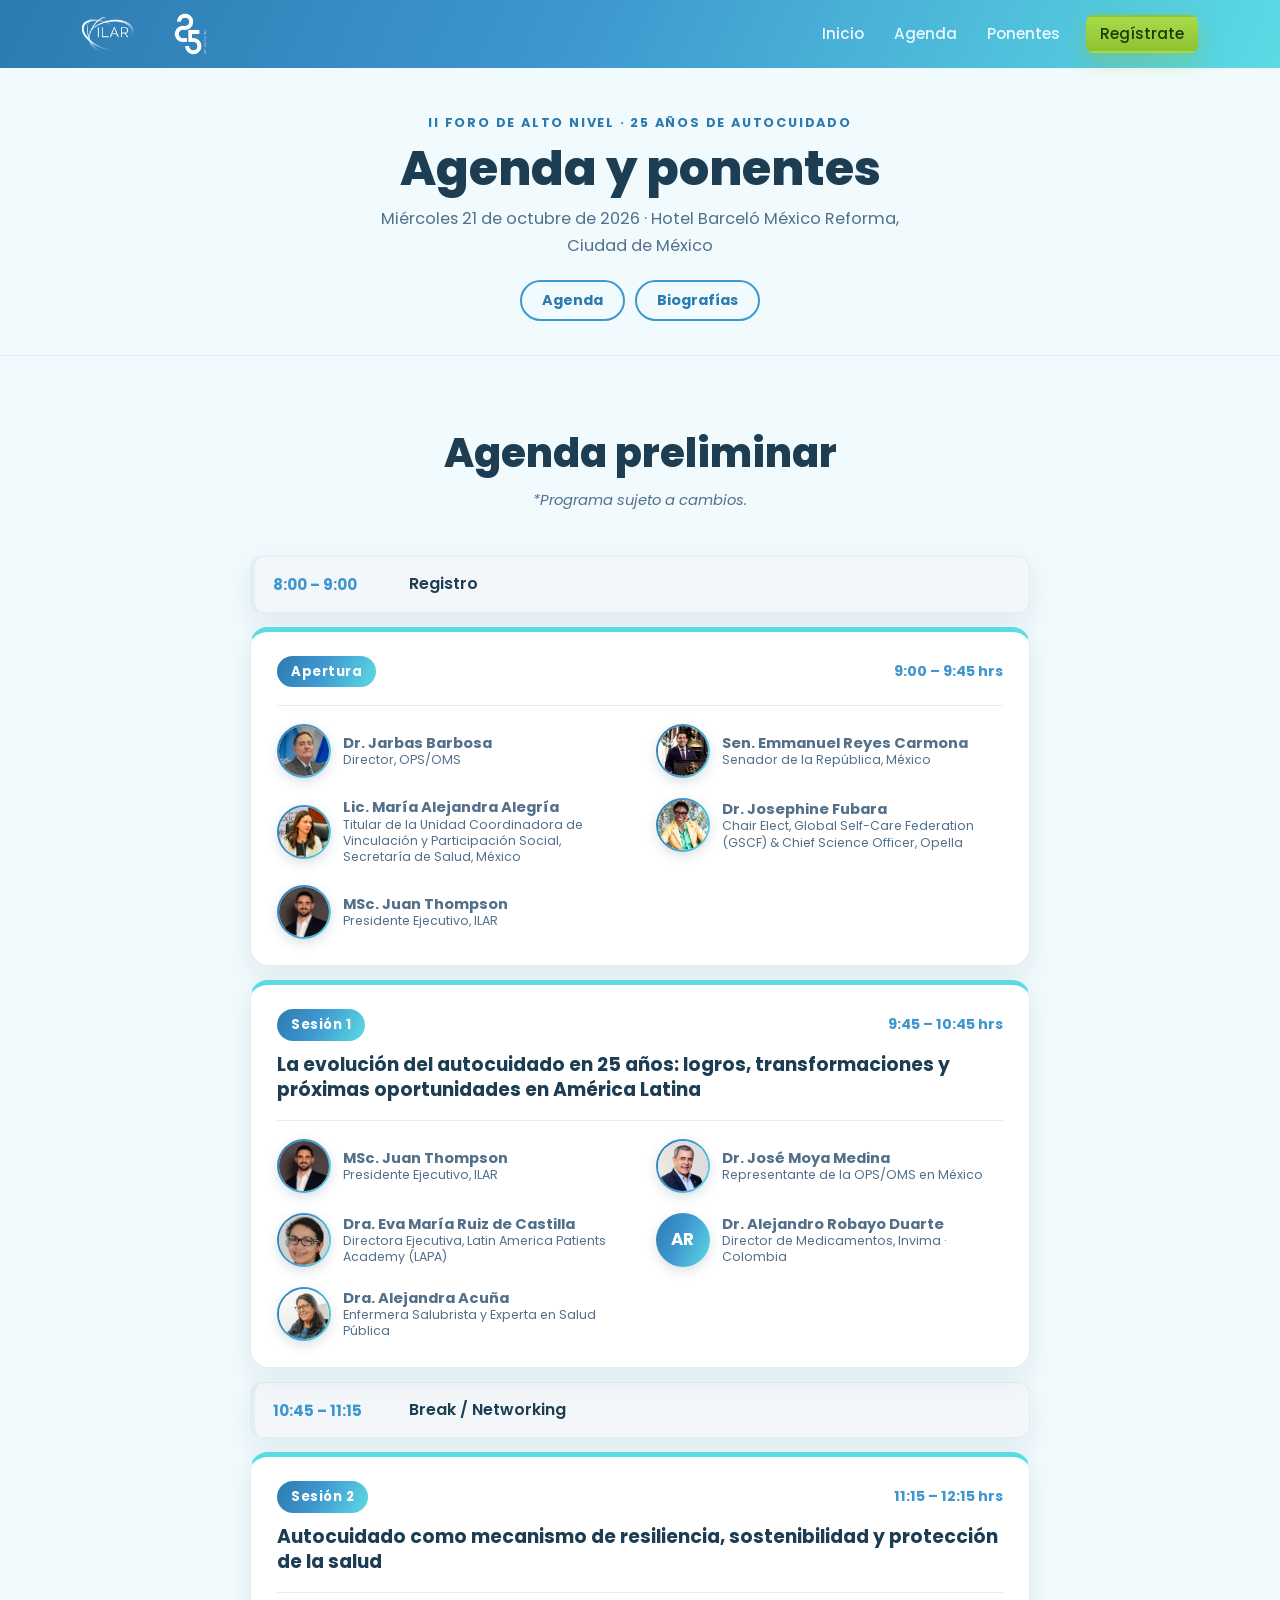
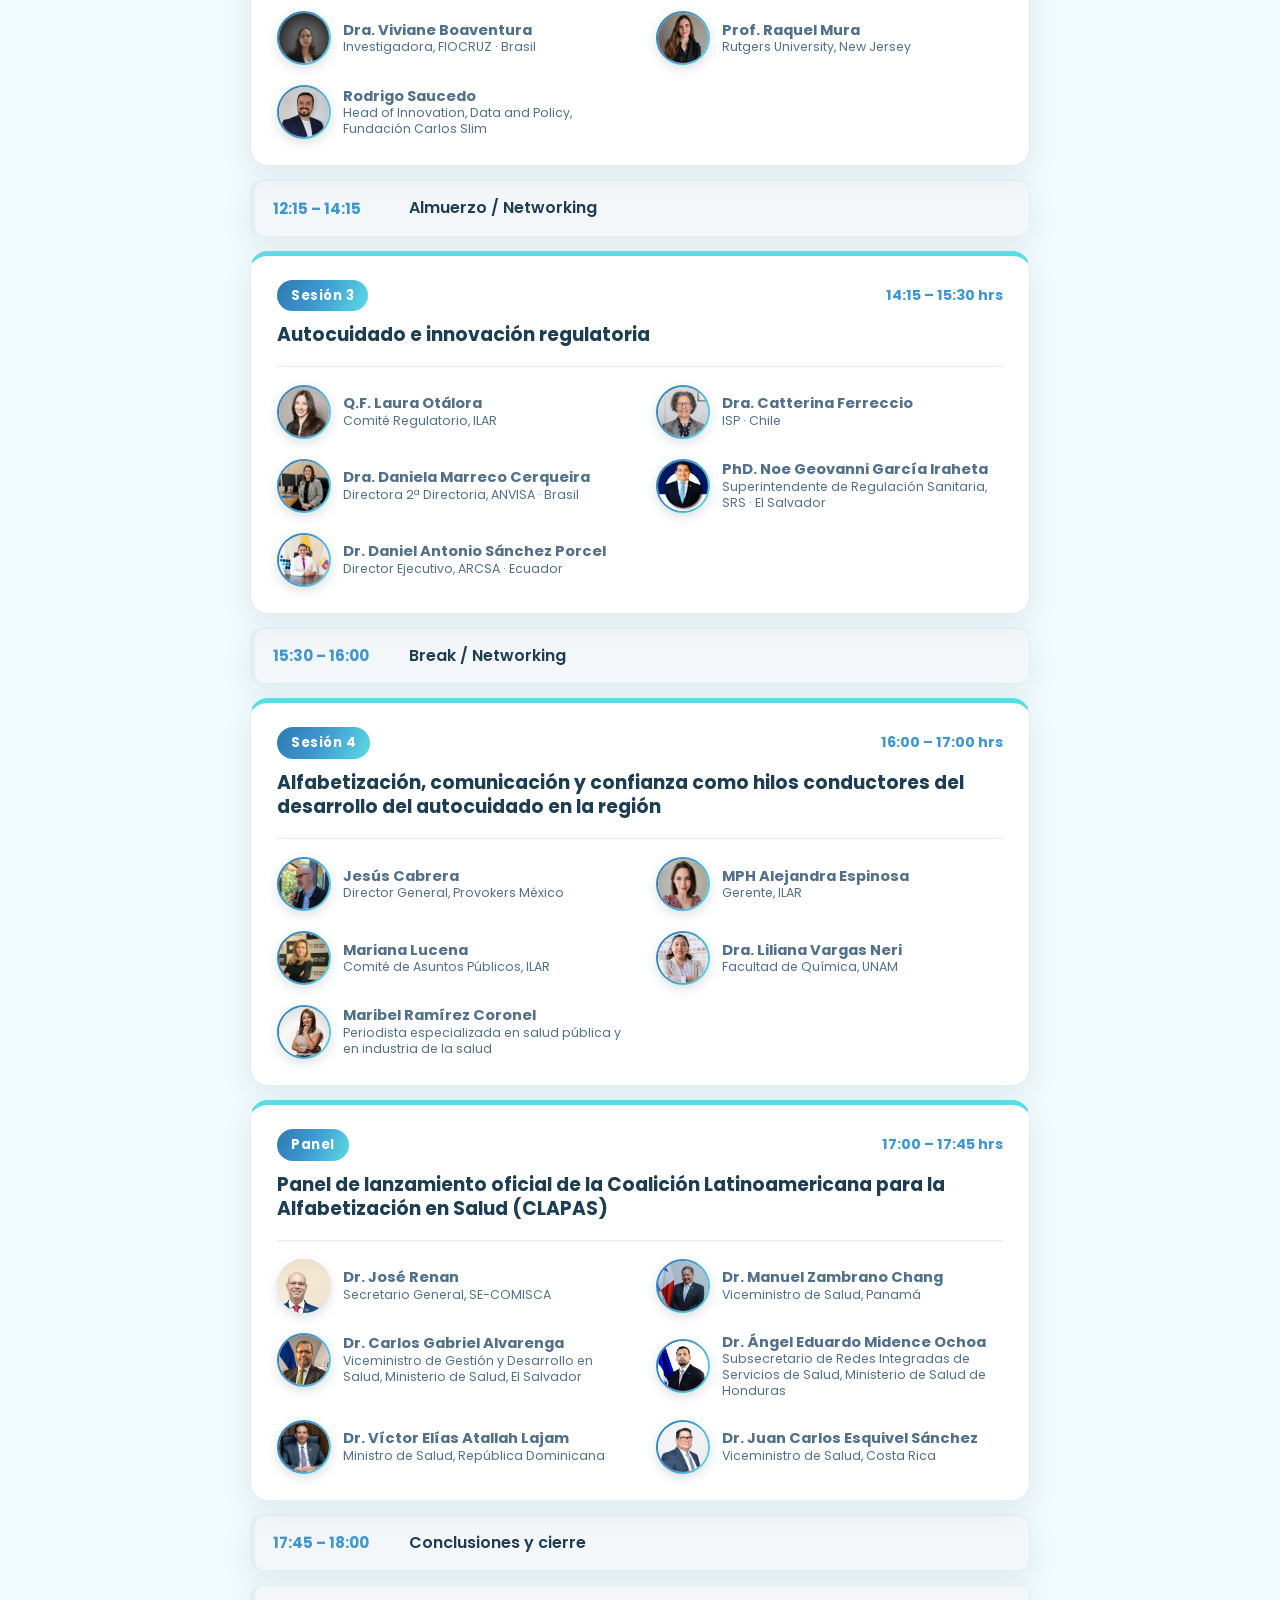
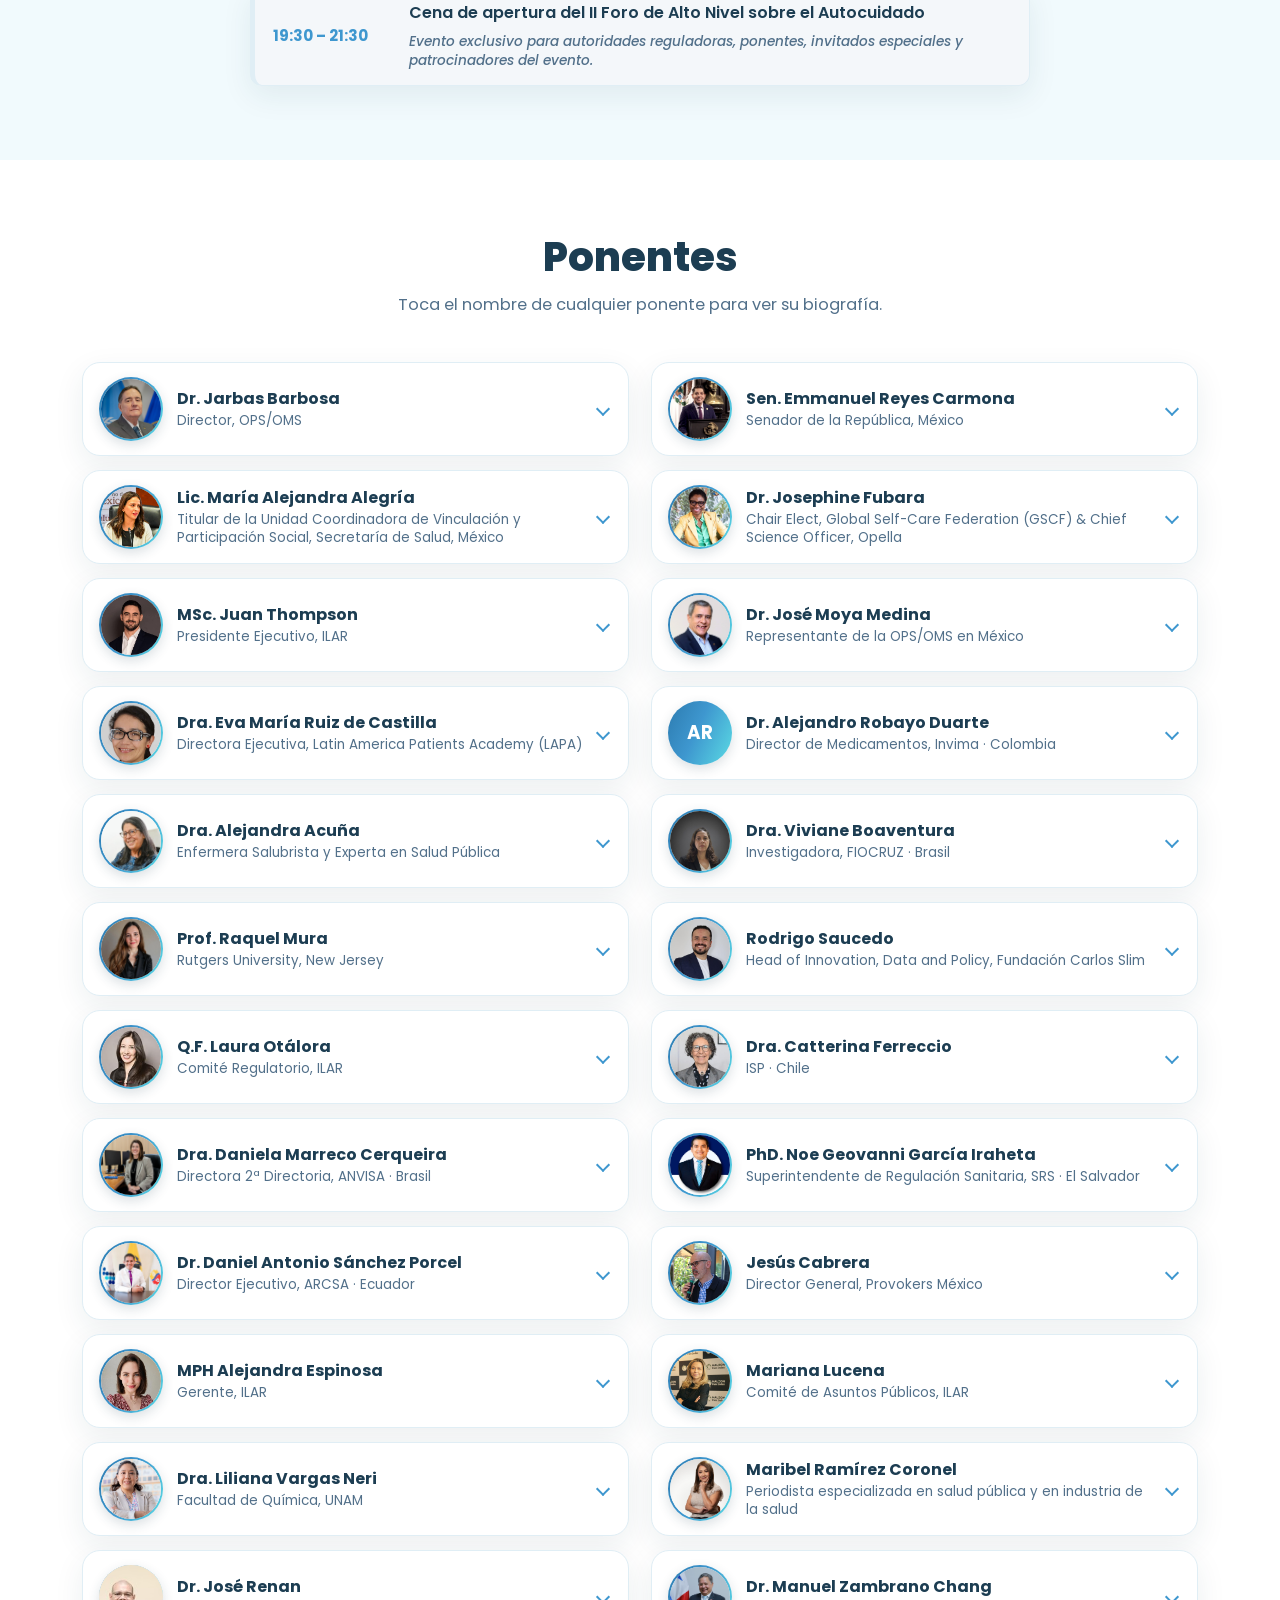
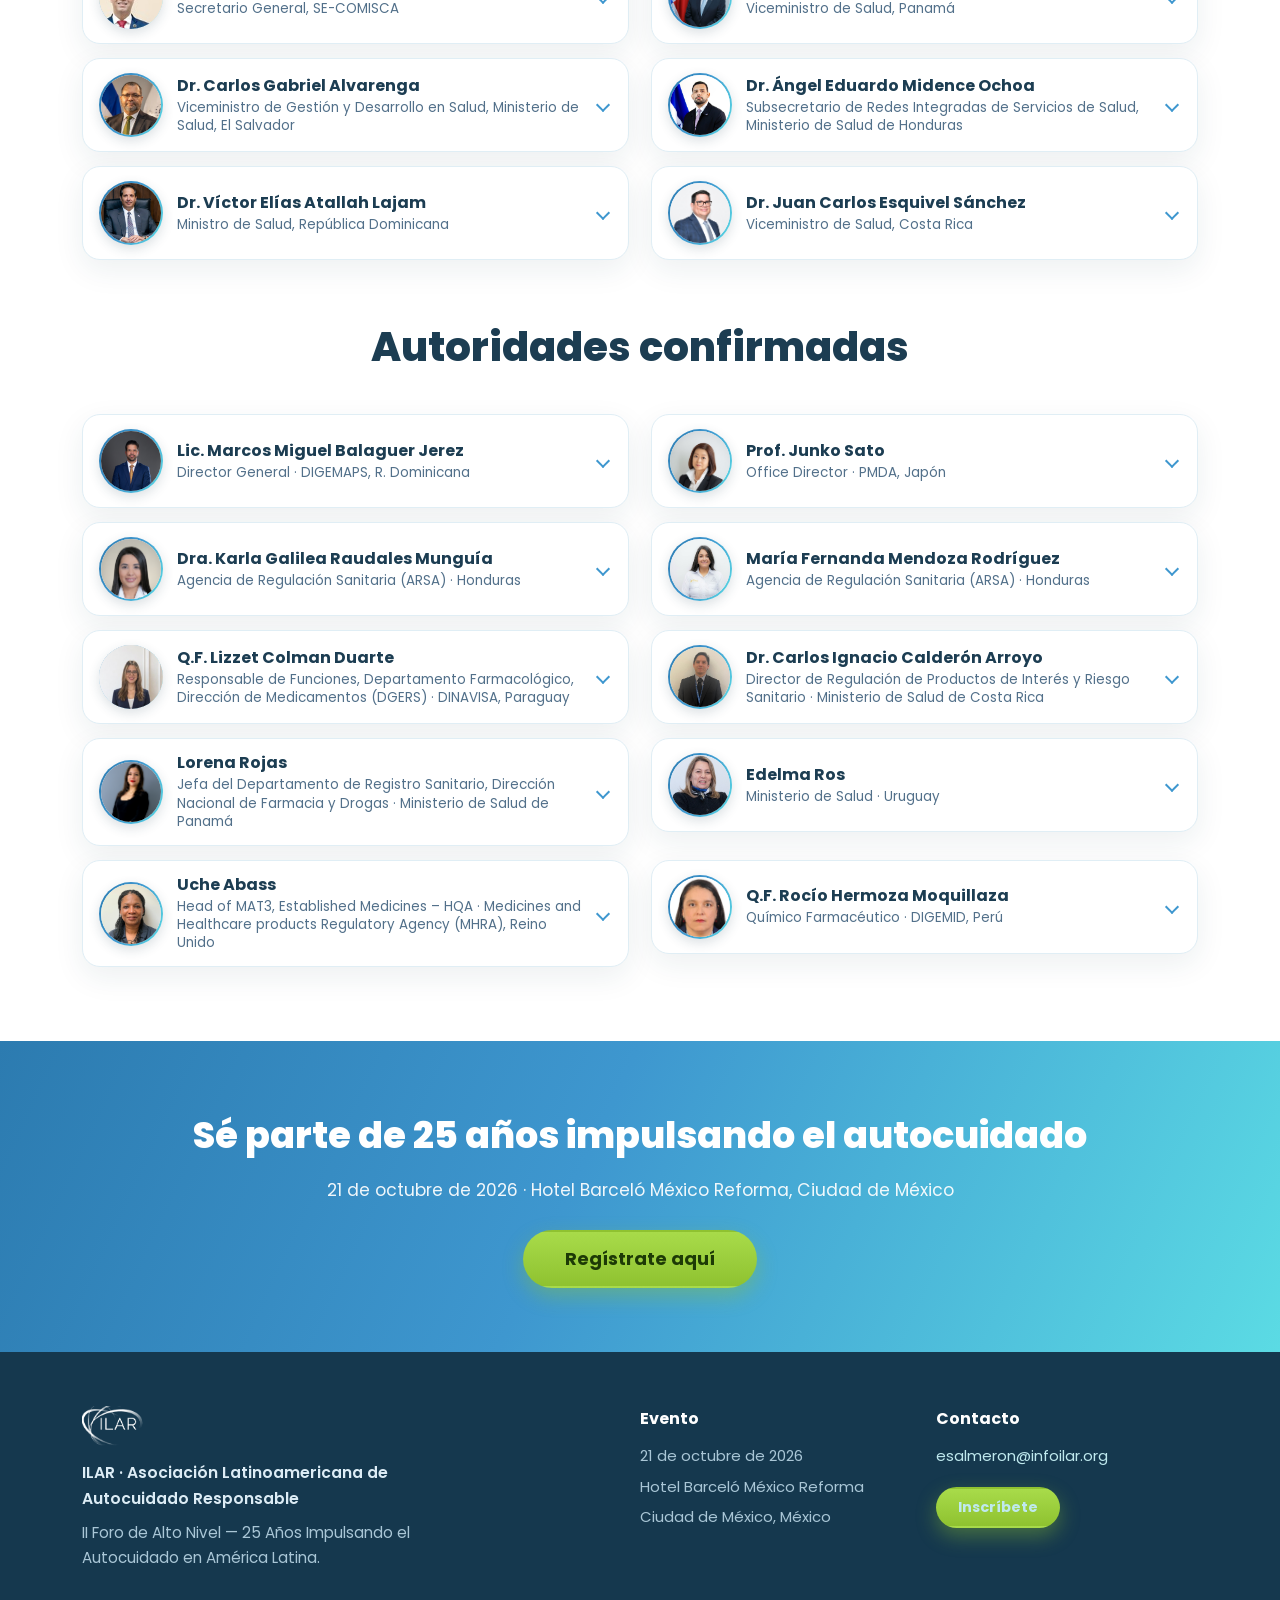
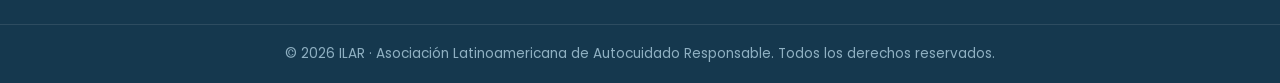
==== agenda/index.html @ d5cd65e0 "Agregar subpágina /agenda/ con biografías de ponentes y código QR Co-Authored-By: Claude Sonnet 5.5 " ====
<!DOCTYPE html>
<html lang="es">
<head>
  <meta charset="UTF-8" />
  <meta name="viewport" content="width=device-width, initial-scale=1.0" />
  <title>Agenda y ponentes · II Foro de Alto Nivel ILAR 2026</title>
  <meta name="description" content="Agenda completa y biografías de los ponentes del II Foro de Alto Nivel: 25 Años Impulsando el Autocuidado en América Latina. 21 de octubre de 2026, Hotel Barceló México Reforma." />
  <link rel="canonical" href="https://foro2026.infoilar.org/agenda/" />

  <meta property="og:title" content="Agenda y ponentes · II Foro de Alto Nivel ILAR 2026" />
  <meta property="og:description" content="Programa del 21 de octubre de 2026 y biografías de los ponentes." />
  <meta property="og:image" content="https://foro2026.infoilar.org/assets/hero-banner.png" />
  <meta property="og:url" content="https://foro2026.infoilar.org/agenda/" />
  <meta property="og:type" content="website" />

  <link rel="preconnect" href="https://fonts.googleapis.com" />
  <link rel="preconnect" href="https://fonts.gstatic.com" crossorigin />
  <link href="https://fonts.googleapis.com/css2?family=Poppins:wght@400;500;600;700;800&display=swap" rel="stylesheet" />
  <link rel="stylesheet" href="/styles.css" />
  <link rel="stylesheet" href="/agenda/agenda.css" />
</head>
<body>

  <header class="site-header" id="top">
    <div class="container header-inner">
      <a href="/" class="brand" aria-label="ILAR — 25 años, ir al inicio">
        <img src="/assets/logo-ilar.png" alt="ILAR" class="brand-logo" />
        <img src="/assets/logo-25.png" alt="25 aniversario" class="brand-25" />
      </a>

      <button class="nav-toggle" id="navToggle" aria-label="Abrir menú" aria-expanded="false" aria-controls="navMenu">
        <span></span><span></span><span></span>
      </button>

      <nav class="nav" id="navMenu" aria-label="Navegación principal">
        <a href="/">Inicio</a>
        <a href="#agenda">Agenda</a>
        <a href="#ponentes">Ponentes</a>
        <a class="btn btn-cta nav-cta" href="https://forms.office.com/pages/responsepage.aspx?id=a8E9MVryEE2o5cfBooKJV7HfSSVyGplBh7xeJpRnAddUQUdITjgxT1lIQ1ROS0dWSjdTU0lVTElRNi4u&route=shorturl" target="_blank" rel="noopener">Regístrate</a>
      </nav>
    </div>
  </header>

  <section class="ag-hero">
    <div class="container">
      <p class="eyebrow">II Foro de Alto Nivel · 25 Años de Autocuidado</p>
      <h1>Agenda y ponentes</h1>
      <p class="ag-hero-sub">Miércoles 21 de octubre de 2026 · Hotel Barceló México Reforma, Ciudad de México</p>
      <div class="ag-tabs" role="navigation" aria-label="Secciones de la página">
        <a href="#agenda" class="btn btn-outline btn-sm">Agenda</a>
        <a href="#ponentes" class="btn btn-outline btn-sm">Biografías</a>
      </div>
    </div>
  </section>

  <section class="section section-alt" id="agenda">
    <div class="container">
      <div class="section-head">
        <h2 class="section-title">Agenda preliminar</h2>
        <p class="note">*Programa sujeto a cambios.</p>
      </div>
      <div class="agenda-list" id="agendaList">
        <noscript><p class="note">Activa JavaScript para ver la agenda, o consúltala en la <a href="/#agenda">página principal</a>.</p></noscript>
      </div>
    </div>
  </section>

  <section class="section" id="ponentes">
    <div class="container">
      <div class="section-head">
        <h2 class="section-title">Ponentes</h2>
        <p class="lead-sm">Toca el nombre de cualquier ponente para ver su biografía.</p>
      </div>
      <div class="bio-grid" id="bioSpeakers"></div>

      <div class="section-head bio-subhead">
        <h2 class="section-title">Autoridades confirmadas</h2>
      </div>
      <div class="bio-grid" id="bioAuthorities"></div>
    </div>
  </section>

  <section class="final-cta">
    <div class="container center">
      <h2>Sé parte de 25 años impulsando el autocuidado</h2>
      <p>21 de octubre de 2026 · Hotel Barceló México Reforma, Ciudad de México</p>
      <a class="btn btn-cta btn-lg" href="https://forms.office.com/pages/responsepage.aspx?id=a8E9MVryEE2o5cfBooKJV7HfSSVyGplBh7xeJpRnAddUQUdITjgxT1lIQ1ROS0dWSjdTU0lVTElRNi4u&route=shorturl" target="_blank" rel="noopener">Regístrate aquí</a>
    </div>
  </section>

  <!-- ====================== FOOTER ====================== -->
  <footer class="site-footer">
    <div class="container footer-inner">
      <div class="footer-brand">
        <img src="/assets/logo-ilar.png" alt="ILAR — Asociación Latinoamericana de Autocuidado Responsable" class="footer-logo" />
        <p class="footer-fullname">ILAR · Asociación Latinoamericana de Autocuidado Responsable</p>
        <p>II Foro de Alto Nivel — 25 Años Impulsando el Autocuidado en América Latina.</p>
      </div>
      <div class="footer-col">
        <h4>Evento</h4>
        <p>21 de octubre de 2026</p>
        <p>Hotel Barceló México Reforma</p>
        <p>Ciudad de México, México</p>
      </div>
      <div class="footer-col">
        <h4>Contacto</h4>
        <p><a href="mailto:esalmeron@infoilar.org">esalmeron@infoilar.org</a></p>
        <a class="btn btn-cta btn-sm" href="https://forms.office.com/pages/responsepage.aspx?id=a8E9MVryEE2o5cfBooKJV7HfSSVyGplBh7xeJpRnAddUQUdITjgxT1lIQ1ROS0dWSjdTU0lVTElRNi4u&route=shorturl" target="_blank" rel="noopener">Inscríbete</a>
      </div>
    </div>
    <div class="footer-bottom">
      <div class="container">
        <p>© 2026 ILAR · Asociación Latinoamericana de Autocuidado Responsable. Todos los derechos reservados.</p>
      </div>
    </div>
  </footer>

  <script defer src="/_vercel/insights/script.js"></script>
  <script src="/agenda/data.js"></script>
  <script src="/script.js"></script>
  <script src="/agenda/agenda.js"></script>
</body>
</html>
---- styles.css ----
/* ============================================================
   II Foro de Alto Nivel — 25 Años de Autocuidado · ILAR
   Paleta extraída del banner provisto.
   ============================================================ */

:root{
  --azul:#3E97CF;
  --azul-osc:#2C7BB0;
  --azul-prof:#1f6da0;
  --cian:#5BDBE4;
  --cian-claro:#A7E8EE;
  --lima:#A8DB4A;
  --lima-osc:#8FC230;
  --texto:#1c3d52;
  --texto-suave:#52708a;
  --blanco:#ffffff;
  --bg-claro:#f1fafd;
  --borde:#e0eef5;
  --sombra:0 10px 30px rgba(28,61,82,.08);
  --sombra-hover:0 18px 44px rgba(28,61,82,.16);
  --radio:18px;
  --grad-marca:linear-gradient(115deg, var(--azul-osc) 0%, var(--azul) 45%, var(--cian) 100%);
  --max:1160px;
}

*{box-sizing:border-box;}
html{scroll-behavior:smooth;scroll-padding-top:84px;}
body{
  margin:0;
  font-family:'Poppins',system-ui,-apple-system,Segoe UI,Roboto,sans-serif;
  color:var(--texto);
  background:var(--blanco);
  line-height:1.65;
  -webkit-font-smoothing:antialiased;
}
img{max-width:100%;display:block;}
a{color:var(--azul-osc);text-decoration:none;}
a:hover{text-decoration:underline;}

.container{width:100%;max-width:var(--max);margin:0 auto;padding:0 22px;}
.narrow{max-width:780px;}
.center{text-align:center;}

/* ---------------- Iconos SVG (línea) ---------------- */
.ico{
  width:1em;height:1em;
  fill:none;stroke:currentColor;stroke-width:1.7;
  stroke-linecap:round;stroke-linejoin:round;
  display:inline-block;vertical-align:-0.13em;
  flex:none;
}

/* ---------------- Botones ---------------- */
.btn{
  display:inline-block;
  font-weight:700;
  font-size:.98rem;
  padding:13px 26px;
  border-radius:999px;
  cursor:pointer;
  border:2px solid transparent;
  transition:transform .15s ease, box-shadow .2s ease, background .2s ease;
  text-align:center;
  line-height:1.2;
}
.btn:hover{text-decoration:none;transform:translateY(-2px);}
.btn-cta{
  background:linear-gradient(180deg, var(--lima) 0%, var(--lima-osc) 100%);
  color:#1d3a06;
  box-shadow:0 8px 20px rgba(143,194,48,.4);
}
.btn-cta:hover{box-shadow:0 12px 26px rgba(143,194,48,.55);color:#16300a;}
.btn-outline{
  background:transparent;
  border-color:var(--azul);
  color:var(--azul-osc);
}
.btn-outline:hover{background:var(--azul);color:#fff;}
.btn-lg{font-size:1.12rem;padding:16px 40px;}
.btn-sm{padding:10px 20px;font-size:.9rem;}

/* ---------------- Header / Nav ---------------- */
.site-header{
  position:sticky;top:0;z-index:50;
  background:var(--grad-marca);
  transition:box-shadow .25s ease, padding .25s ease;
}
.site-header.scrolled{box-shadow:0 6px 20px rgba(28,61,82,.18);}
.header-inner{display:flex;align-items:center;justify-content:space-between;gap:18px;min-height:68px;}
.brand{display:flex;align-items:center;gap:14px;}
.brand-logo{height:34px;width:auto;}
.brand-25{height:46px;width:auto;}
.nav{display:flex;align-items:center;gap:6px;}
.nav>a{
  color:#eaf8ff;font-weight:500;font-size:.96rem;
  padding:8px 12px;border-radius:8px;transition:background .15s ease,color .15s ease;
}
.nav>a:hover{background:rgba(255,255,255,.16);text-decoration:none;color:#fff;}
.nav-cta{margin-left:8px;color:#1d3a06 !important;}
.nav-cta:hover{background:initial;}

.nav-toggle{
  display:none;flex-direction:column;gap:5px;
  background:transparent;border:0;cursor:pointer;padding:8px;
}
.nav-toggle span{display:block;width:26px;height:3px;border-radius:3px;background:#fff;transition:transform .25s ease,opacity .2s ease;}
.nav-toggle[aria-expanded="true"] span:nth-child(1){transform:translateY(8px) rotate(45deg);}
.nav-toggle[aria-expanded="true"] span:nth-child(2){opacity:0;}
.nav-toggle[aria-expanded="true"] span:nth-child(3){transform:translateY(-8px) rotate(-45deg);}

/* ---------------- Hero ---------------- */
.hero{background:var(--grad-marca);}
.hero-banner{position:relative;max-width:1200px;margin:0 auto;line-height:0;}
.hero-banner img{width:100%;height:auto;}
/* Hotspot sobre el botón verde 'Regístrate aquí' del banner */
.hero-hotspot{
  position:absolute;
  left:42.5%;top:71%;
  width:15.5%;height:27%;
  border-radius:999px;
  z-index:2;
}
.hero-hotspot:focus-visible{outline:3px solid #fff;outline-offset:3px;}

/* ---------------- Quickbar ---------------- */
.quickbar{background:var(--azul-prof);color:#fff;}
.quickbar-inner{display:flex;align-items:center;gap:26px;flex-wrap:wrap;padding-top:16px;padding-bottom:16px;}
.quickbar-item{display:flex;align-items:center;gap:13px;}
.qb-icon{
  display:flex;align-items:center;justify-content:center;
  width:42px;height:42px;flex:none;border-radius:50%;
  background:rgba(255,255,255,.14);color:#fff;font-size:1.35rem;
}
.quickbar-item strong{display:block;font-size:.98rem;line-height:1.25;}
.quickbar-item small{opacity:.8;font-size:.82rem;}
.quickbar-cta{margin-left:auto;}

/* ---------------- Secciones ---------------- */
.section{padding:74px 0;}
.section-alt{background:var(--bg-claro);}
.section-head{max-width:760px;margin:0 auto 44px;text-align:center;}
.eyebrow{
  text-transform:uppercase;letter-spacing:.14em;font-size:.8rem;font-weight:700;
  color:var(--azul-osc);margin:0 0 10px;
}
.section-title{
  font-size:clamp(1.7rem,3.4vw,2.5rem);font-weight:800;line-height:1.15;
  margin:0 0 12px;color:var(--texto);
}
.lead{font-size:1.12rem;color:var(--texto-suave);margin:0;}
.lead-sm{font-size:1.02rem;color:var(--texto-suave);margin:6px 0 0;}
.note{color:var(--texto-suave);font-style:italic;font-size:.92rem;margin:4px 0 0;}
.note-sm{color:var(--texto-suave);font-size:.9rem;}

.intro .lead{font-size:1.18rem;}

/* ---------------- Grids ---------------- */
.grid{display:grid;gap:24px;}
.grid-2{grid-template-columns:repeat(2,1fr);}
.grid-3{grid-template-columns:repeat(3,1fr);}
.grid-4{grid-template-columns:repeat(4,1fr);}

/* ---------------- Cards base ---------------- */
.card{
  background:#fff;border:1px solid var(--borde);border-radius:var(--radio);
  padding:26px;box-shadow:var(--sombra);
  transition:transform .2s ease, box-shadow .2s ease;
}
.card:hover{transform:translateY(-4px);box-shadow:var(--sombra-hover);}

/* Agenda */
.session-card{position:relative;padding-top:30px;border-top:5px solid var(--cian);}
.session-num{
  display:inline-block;background:var(--grad-marca);color:#fff;
  font-weight:700;font-size:.82rem;letter-spacing:.04em;
  padding:5px 14px;border-radius:999px;margin-bottom:12px;
}
.session-head{display:flex;align-items:center;justify-content:space-between;gap:10px;flex-wrap:wrap;margin-bottom:12px;}
.session-num{margin-bottom:0;}
.session-time{font-weight:700;font-size:.9rem;color:var(--azul);}
.session-card h3{margin:0 0 10px;font-size:1.18rem;line-height:1.3;}
.session-card p{margin:0;color:var(--texto-suave);}

.agenda-list{display:grid;gap:14px;max-width:780px;margin:0 auto;}
.agenda-row{
  display:flex;align-items:center;gap:16px;
  background:#fff;border:1px solid var(--borde);border-radius:12px;
  padding:14px 18px;box-shadow:var(--sombra);
}
.agenda-break{border-left:5px solid var(--borde);background:var(--gris-suave,#f4f7fa);}
.agenda-row .ag-time{
  flex:0 0 auto;min-width:120px;font-weight:700;color:var(--azul);
  font-size:.95rem;
}
.agenda-row .ag-label{color:var(--texto);font-weight:600;}
.agenda-list .session-card{padding-top:24px;}
.agenda-note{
  display:block;margin-top:6px;font-size:.85rem;font-style:italic;font-weight:500;
  color:var(--texto-suave);line-height:1.4;
}

/* Personas asociadas a cada sesión */
.session-people{
  display:grid;grid-template-columns:repeat(2,minmax(0,1fr));
  gap:20px 32px;align-items:start;
  margin-top:18px;padding-top:18px;border-top:1px solid var(--borde);
}
.session-person{display:flex;align-items:center;gap:12px;}
.sp-avatar{
  width:54px;height:54px;border-radius:50%;overflow:hidden;flex:none;
  padding:2px;background:var(--grad-marca);
  box-shadow:0 4px 12px rgba(28,61,82,.16);
}
.sp-avatar img{
  width:100%;height:100%;border-radius:50%;object-fit:cover;object-position:center top;
  background:var(--bg-claro);display:block;
}
.sp-avatar.sp-initials{
  display:flex;align-items:center;justify-content:center;
  color:#fff;font-weight:700;font-size:1.05rem;letter-spacing:.02em;
}
.sp-info{min-width:0;}
.sp-name{margin:0;font-size:.92rem;font-weight:700;line-height:1.25;color:var(--texto);}
.sp-role{margin:2px 0 0;font-size:.78rem;color:var(--texto-suave);line-height:1.3;}

/* Ponentes (carrusel) */
.speakers{position:relative;display:flex;align-items:center;gap:8px;}
.spk-track{
  list-style:none;margin:0;padding:8px 4px 12px;
  display:flex;gap:22px;flex:1;
  overflow-x:auto;scroll-snap-type:x proximity;align-items:stretch;
  scroll-behavior:smooth;-webkit-overflow-scrolling:touch;
  scrollbar-width:none;
}
.spk-track::-webkit-scrollbar{display:none;}
.spk-card{
  flex:0 0 300px;scroll-snap-align:start;height:auto;justify-content:flex-start;
  background:#fff;border:1px solid var(--borde);border-radius:var(--radio);
  box-shadow:var(--sombra);padding:28px 24px 22px;
  display:flex;flex-direction:column;align-items:center;text-align:center;
  transition:transform .18s ease,box-shadow .18s ease;
}
.spk-card:hover{transform:translateY(-4px);box-shadow:var(--sombra-hover);}
.spk-photo{
  width:132px;height:132px;border-radius:50%;overflow:hidden;
  padding:4px;background:var(--grad-marca);
  box-shadow:0 8px 20px rgba(28,61,82,.16);flex:none;
}
.spk-photo img{
  width:100%;height:100%;border-radius:50%;object-fit:cover;object-position:center top;
  background:var(--bg-claro);
}
.spk-name{margin:18px 0 4px;font-size:1.12rem;line-height:1.25;color:var(--texto);}
.spk-role{margin:0 0 14px;font-size:.86rem;font-weight:600;color:var(--azul-osc);line-height:1.35;}
.spk-bio{
  margin:0;text-align:left;width:100%;flex:1;min-height:0;
  overflow-y:auto;padding:12px 12px 2px 2px;
  border-top:1px solid var(--borde);
  scrollbar-width:thin;scrollbar-color:var(--cian-claro) transparent;
  -webkit-overflow-scrolling:touch;
}
.spk-bio::-webkit-scrollbar{width:6px;}
.spk-bio::-webkit-scrollbar-thumb{background:var(--cian-claro);border-radius:999px;}
.spk-bio::-webkit-scrollbar-track{background:transparent;}
.spk-bio p{margin:0 0 10px;font-size:.85rem;color:var(--texto-suave);line-height:1.6;}
.spk-bio p:last-child{margin-bottom:0;}
.spk-nav{
  flex:none;width:46px;height:46px;border-radius:50%;
  border:1px solid var(--borde);background:#fff;color:var(--azul-osc);
  box-shadow:var(--sombra);cursor:pointer;
  display:flex;align-items:center;justify-content:center;
  transition:transform .15s ease,box-shadow .2s ease,background .2s ease,color .2s ease;
}
.spk-nav svg{width:22px;height:22px;fill:none;stroke:currentColor;stroke-width:2.2;stroke-linecap:round;stroke-linejoin:round;}
.spk-nav:hover:not(:disabled){background:var(--azul);color:#fff;transform:translateY(-2px);box-shadow:var(--sombra-hover);}
.spk-nav:disabled{opacity:.35;cursor:default;}
.spk-dots{display:flex;justify-content:center;gap:8px;margin-top:18px;flex-wrap:wrap;}
.spk-dot{
  width:9px;height:9px;border-radius:50%;border:0;padding:0;cursor:pointer;
  background:var(--borde);transition:background .2s ease,transform .2s ease;
}
.spk-dot.active{background:var(--azul);transform:scale(1.25);}

/* Precios */
.price-card{display:flex;flex-direction:column;position:relative;}
.price-title{margin:6px 0 18px;font-size:1.3rem;text-align:center;color:var(--azul-osc);}
.price-list{list-style:none;margin:0 0 22px;padding:0;flex:1;}
.price-list li{
  display:flex;justify-content:space-between;align-items:flex-start;gap:14px;
  padding:12px 0;border-bottom:1px dashed var(--borde);
}
.price-list li:last-child{border-bottom:0;}
.price-list span{color:var(--texto-suave);font-size:.92rem;}
.price-list small{display:block;font-size:.78rem;opacity:.85;}
.price-list b{font-size:1.18rem;white-space:nowrap;color:var(--texto);}
.price-list b.free{color:var(--lima-osc);font-size:1.05rem;}
.price-cta{width:100%;}
.contact-note{
  text-align:center;max-width:720px;margin:34px auto 0;color:var(--texto-suave);
  background:#fff;border:1px dashed var(--azul);border-radius:14px;padding:18px 22px;
}

/* Info cards */
.info-card{text-align:left;}
.info-card .info-icon{
  display:inline-flex;align-items:center;justify-content:center;
  width:52px;height:52px;border-radius:14px;margin-bottom:14px;
  background:linear-gradient(135deg,var(--cian-claro),#dff6f8);
  color:var(--azul-osc);font-size:1.6rem;
}
.info-card h3{margin:0 0 8px;font-size:1.12rem;}
.info-card p{margin:0;color:var(--texto-suave);font-size:.95rem;}
.info-card.wide{grid-column:span 2;}

/* Sede */
.venue-card h3{margin:0 0 14px;font-size:1.22rem;color:var(--azul-osc);}
.venue-card h3.mt{margin-top:26px;border-top:1px solid var(--borde);padding-top:22px;}
.venue-card p{margin:0 0 12px;color:var(--texto-suave);font-size:.95rem;}
.line-ico{
  display:inline-flex;color:var(--azul-osc);font-size:1.05rem;
  margin-right:8px;vertical-align:-0.18em;
}
.venue-card .code{
  font-weight:700;color:var(--texto);background:var(--cian-claro);
  padding:2px 10px;border-radius:6px;letter-spacing:.03em;
}
.services{list-style:none;margin:0 0 4px;padding:0;display:grid;grid-template-columns:1fr 1fr;gap:11px;}
.services li{display:flex;align-items:center;gap:9px;color:var(--texto-suave);font-size:.94rem;}
.services li .ico{font-size:1.2rem;color:var(--azul-osc);}
.transport{margin:0;padding-left:0;list-style:none;}
.transport li{display:flex;align-items:flex-start;gap:11px;margin:0 0 14px;color:var(--texto-suave);font-size:.93rem;}
.transport li .ico{font-size:1.35rem;color:var(--azul-osc);margin-top:2px;}
.transport li strong{color:var(--texto);}

/* Atracciones */
.attraction-card{padding:0;overflow:hidden;display:flex;flex-direction:column;}
.attraction-img{height:190px;overflow:hidden;background:var(--cian-claro);}
.attraction-img img{
  width:100%;height:100%;object-fit:cover;
  transition:transform .4s ease;
}
.attraction-card:hover .attraction-img img{transform:scale(1.06);}
.attraction-body{padding:22px 24px;}
.attraction-body h3{margin:0 0 8px;font-size:1.18rem;}
.attraction-body p{margin:0;color:var(--texto-suave);font-size:.95rem;}

/* CTA final */
.final-cta{background:var(--grad-marca);color:#fff;padding:64px 0;text-align:center;}
.final-cta h2{font-size:clamp(1.6rem,3vw,2.3rem);font-weight:800;margin:0 0 10px;}
.final-cta p{font-size:1.08rem;opacity:.92;margin:0 0 26px;}

/* Footer */
.site-footer{background:#15384e;color:#cfe3ef;}
.footer-inner{display:grid;grid-template-columns:2fr 1fr 1fr;gap:34px;padding:54px 22px;}
.footer-logo{height:40px;margin-bottom:14px;}
.footer-fullname{margin:0 0 8px !important;color:#dcecf5 !important;font-weight:600;font-size:.98rem !important;}
.footer-brand p{margin:0;max-width:360px;color:#a9c6d6;font-size:.95rem;}
.footer-col h4{margin:0 0 12px;color:#fff;font-size:1rem;}
.footer-col p{margin:0 0 6px;font-size:.93rem;color:#a9c6d6;}
.footer-col a{color:#bfe9ee;}
.footer-col .btn{margin-top:12px;}
.footer-bottom{border-top:1px solid rgba(255,255,255,.1);}
.footer-bottom p{margin:0;padding:18px 0;text-align:center;font-size:.85rem;color:#8fb0c2;}

/* ---------------- Reveal animation ---------------- */
.reveal{opacity:0;transform:translateY(24px);transition:opacity .6s ease,transform .6s ease;}
.reveal.visible{opacity:1;transform:none;}
@media (prefers-reduced-motion:reduce){
  .reveal{opacity:1;transform:none;transition:none;}
  html{scroll-behavior:auto;}
}

/* ============================================================
   RESPONSIVE
   ============================================================ */
@media (max-width:980px){
  .grid-4{grid-template-columns:repeat(2,1fr);}
  .footer-inner{grid-template-columns:1fr 1fr;}
}

@media (max-width:760px){
  .nav-toggle{display:flex;}
  .nav{
    position:absolute;top:100%;left:0;right:0;
    flex-direction:column;align-items:stretch;gap:0;
    background:var(--azul-osc);
    max-height:0;overflow:hidden;transition:max-height .3s ease;
    box-shadow:0 12px 24px rgba(0,0,0,.2);
  }
  .nav.open{max-height:480px;}
  .nav>a{padding:14px 22px;border-radius:0;border-bottom:1px solid rgba(255,255,255,.12);}
  .nav-cta{margin:14px 22px;text-align:center;}

  .grid-2,.grid-3,.grid-4{grid-template-columns:1fr;}
  .info-card.wide{grid-column:auto;}
  .spk-card{flex-basis:82vw;max-width:320px;}
  .spk-nav{display:none;}
  .session-people{grid-template-columns:1fr;}
  .quickbar-inner{gap:16px;}
  .quickbar-cta{margin-left:0;width:100%;}
  .services{grid-template-columns:1fr 1fr;}
  .footer-inner{grid-template-columns:1fr;gap:24px;text-align:left;}
  .section{padding:54px 0;}
}

@media (max-width:430px){
  .brand-logo{height:26px;}
  .brand-25{height:38px;}
}
---- agenda/agenda.css ----
/* Estilos exclusivos de /agenda/ (se suman a /styles.css) */

.ag-hero{background:var(--bg-claro);padding:44px 0 34px;text-align:center;border-bottom:1px solid var(--borde);}
.ag-hero h1{font-size:clamp(1.9rem,4.4vw,3rem);font-weight:800;line-height:1.1;margin:0 0 10px;color:var(--texto);}
.ag-hero-sub{margin:0 auto 20px;max-width:560px;color:var(--texto-suave);font-size:1.02rem;}
.ag-tabs{display:flex;justify-content:center;gap:10px;flex-wrap:wrap;}

#agenda,#ponentes{scroll-margin-top:68px;}
.bio-card{scroll-margin-top:84px;}

/* Ponentes enlazados desde la agenda */
.sp-link{color:inherit;text-decoration:none;border-radius:12px;transition:background .15s ease;}
.sp-link:hover,.sp-link:focus-visible{background:var(--bg-claro);text-decoration:none;}
.session-person.sp-link{margin:-6px;padding:6px;}

/* Biografías */
.bio-grid{display:grid;grid-template-columns:repeat(2,minmax(0,1fr));gap:14px 22px;align-items:start;}
.bio-subhead{margin-top:64px;}
.bio-card{background:#fff;border:1px solid var(--borde);border-radius:var(--radio);box-shadow:var(--sombra);transition:box-shadow .2s ease;}
.bio-card[open]{box-shadow:var(--sombra-hover);border-color:var(--cian);}
.bio-card summary{
  display:flex;align-items:center;gap:14px;padding:14px 16px;cursor:pointer;list-style:none;
  min-height:44px;
}
.bio-card summary::-webkit-details-marker{display:none;}
.bio-card summary:focus-visible{outline:3px solid var(--cian);outline-offset:2px;border-radius:var(--radio);}
.bio-photo{
  width:64px;height:64px;border-radius:50%;overflow:hidden;flex:none;padding:2px;
  background:var(--grad-marca);box-shadow:0 4px 12px rgba(28,61,82,.16);
}
.bio-photo img{width:100%;height:100%;border-radius:50%;object-fit:cover;object-position:center top;background:var(--bg-claro);display:block;}
.bio-photo.sp-initials{display:flex;align-items:center;justify-content:center;color:#fff;font-weight:700;font-size:1.15rem;}
.bio-info{flex:1;min-width:0;display:block;}
.bio-name{display:block;font-weight:700;font-size:1rem;line-height:1.25;color:var(--texto);}
.bio-role{display:block;margin-top:3px;font-size:.84rem;line-height:1.35;color:var(--texto-suave);}
.bio-chevron{
  flex:none;width:10px;height:10px;margin-right:4px;
  border-right:2.5px solid var(--azul);border-bottom:2.5px solid var(--azul);
  transform:rotate(45deg);transition:transform .2s ease;
}
.bio-card[open] .bio-chevron{transform:rotate(-135deg);}
.bio-body{padding:2px 20px 18px 94px;color:var(--texto);font-size:.95rem;line-height:1.6;}
.bio-body p{margin:0;}
.bio-pending{color:var(--texto-suave);font-style:italic;}

@media (max-width:760px){
  .ag-hero{padding:30px 0 24px;}
  .bio-grid{grid-template-columns:1fr;}
  .bio-body{padding:2px 18px 18px 18px;}
  .bio-subhead{margin-top:48px;}
}
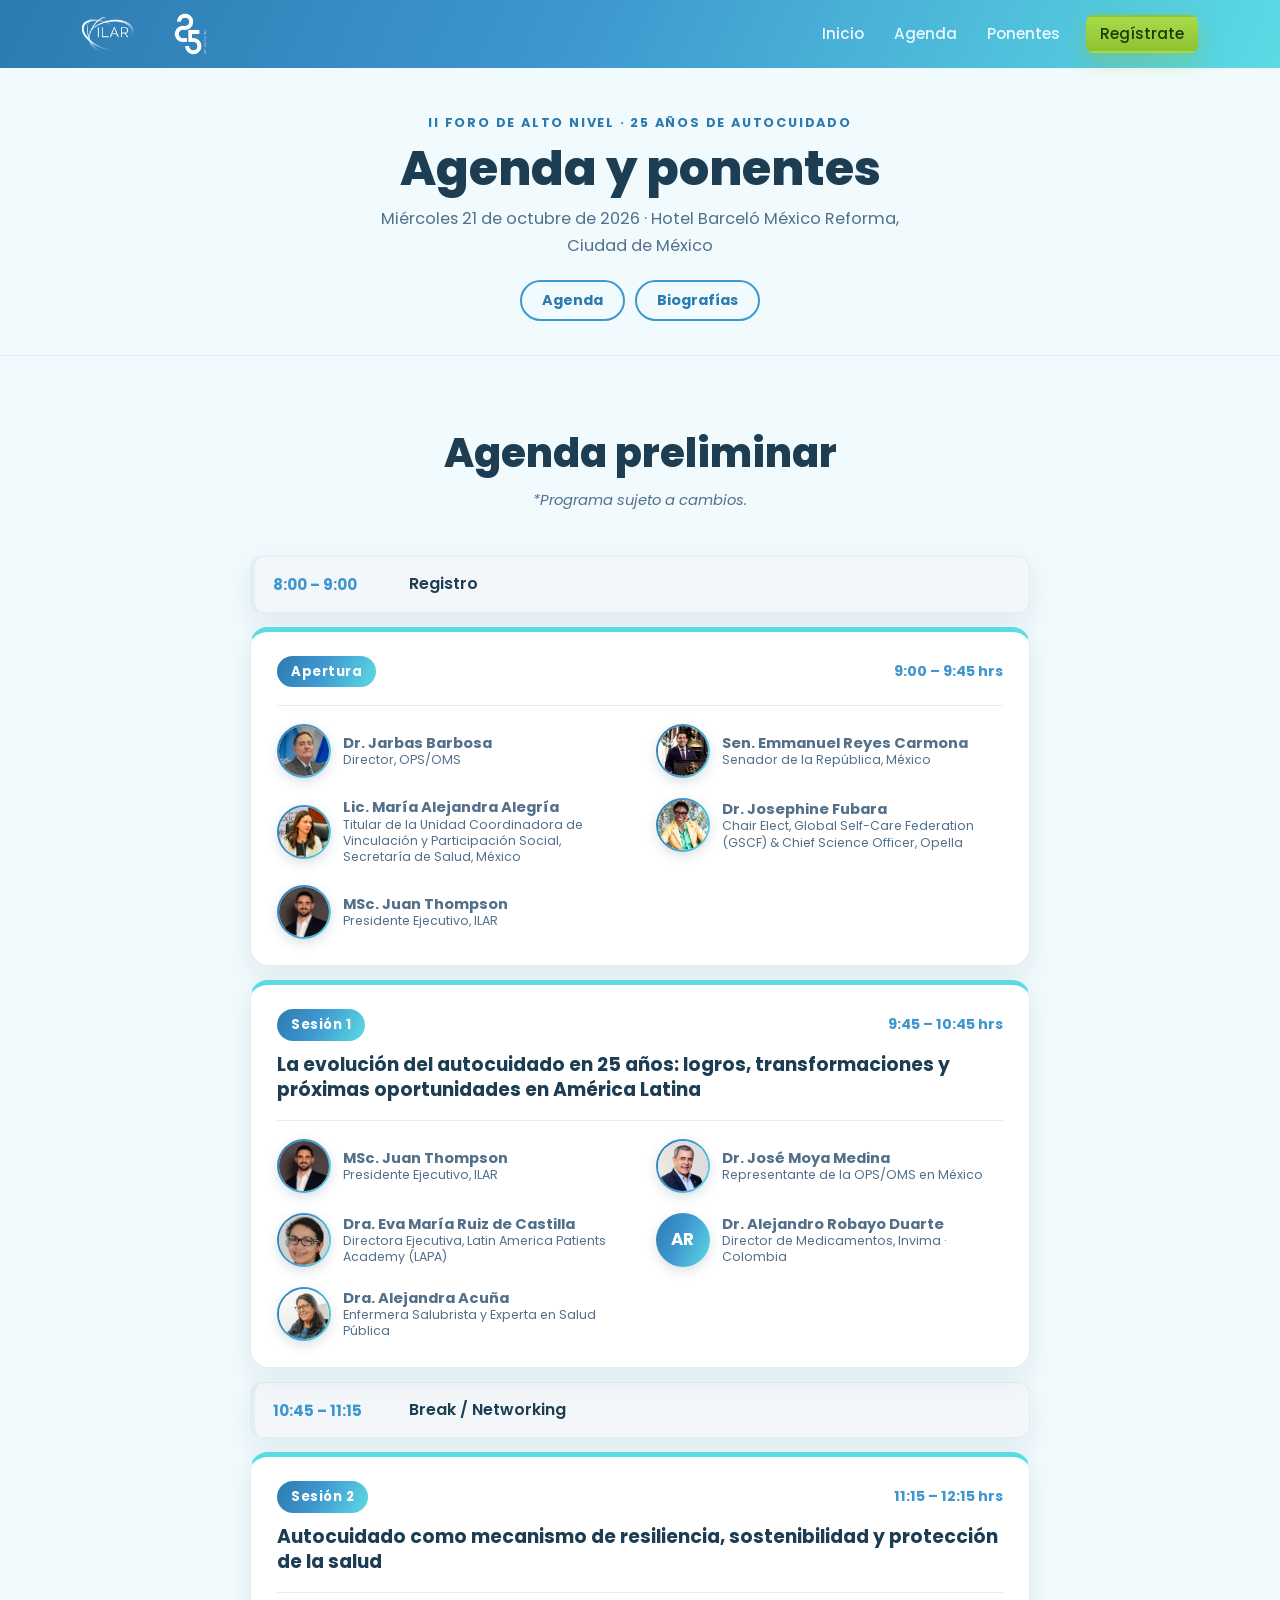
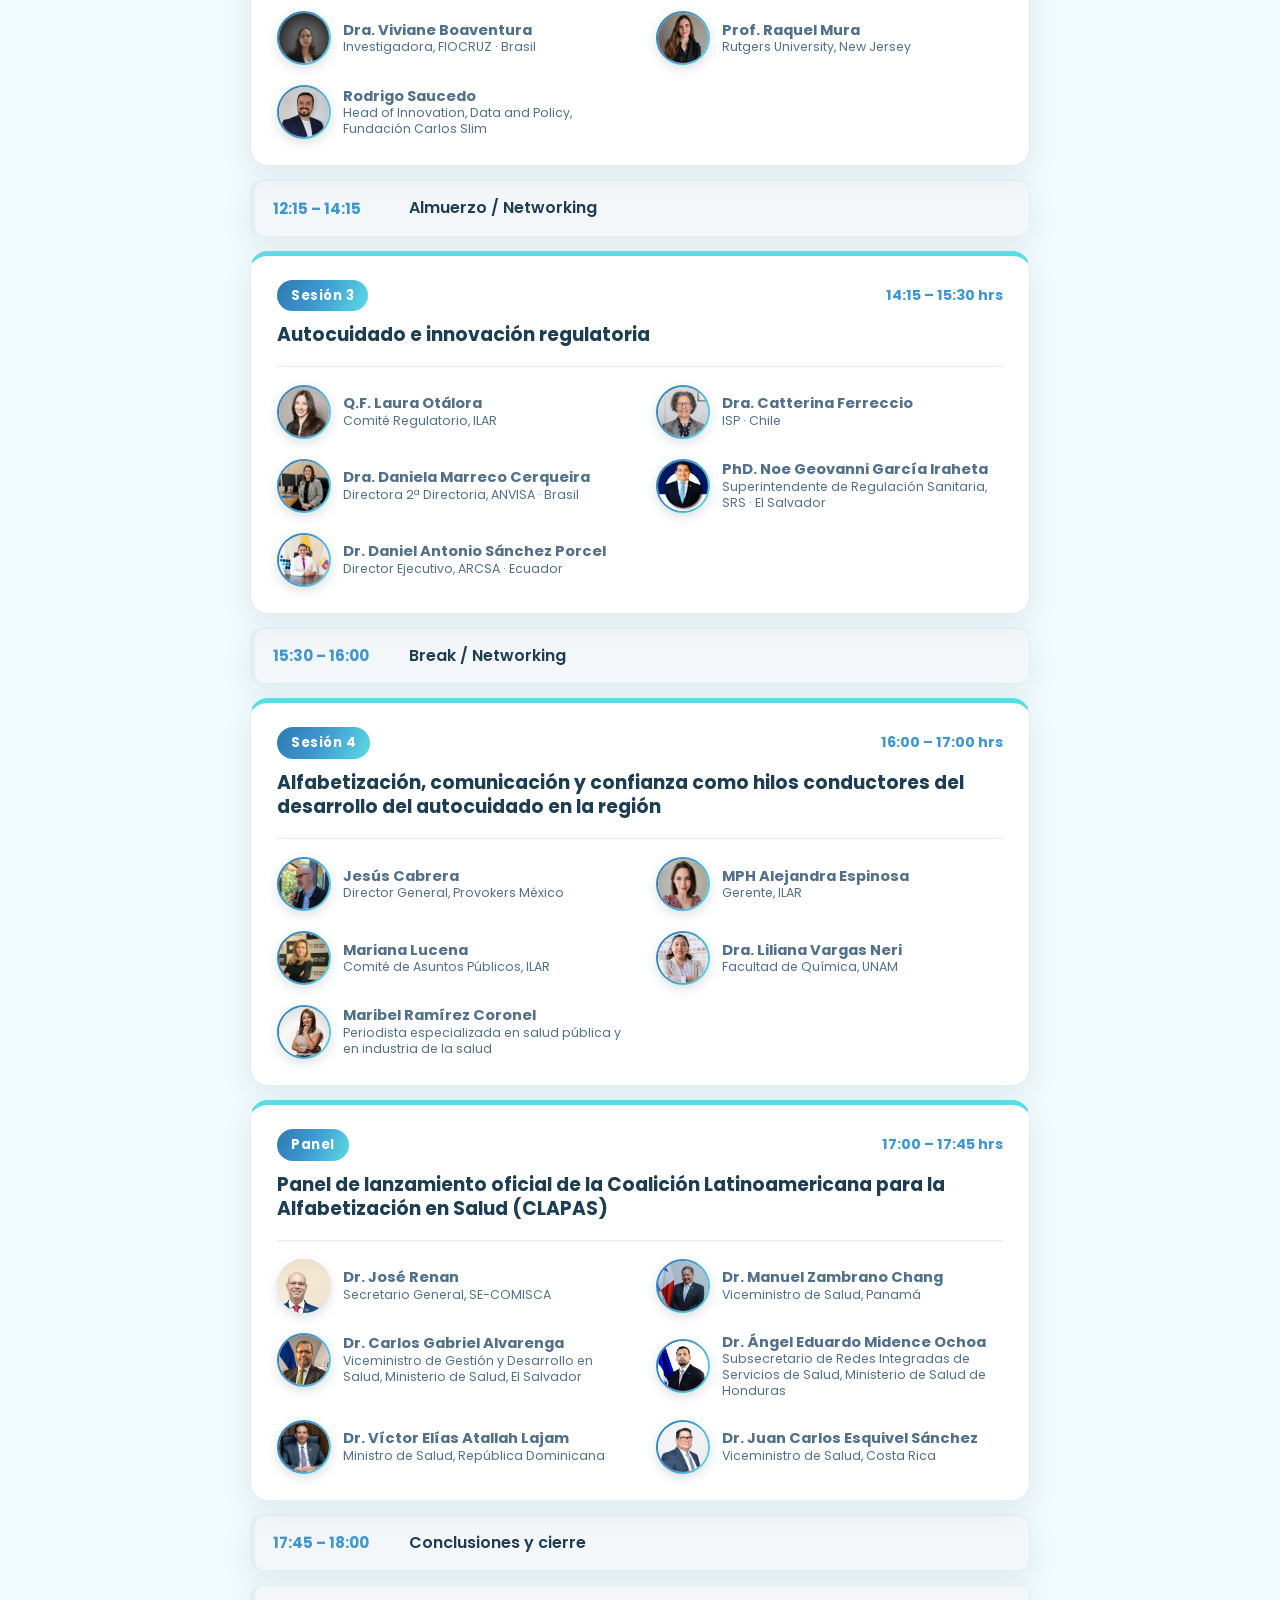
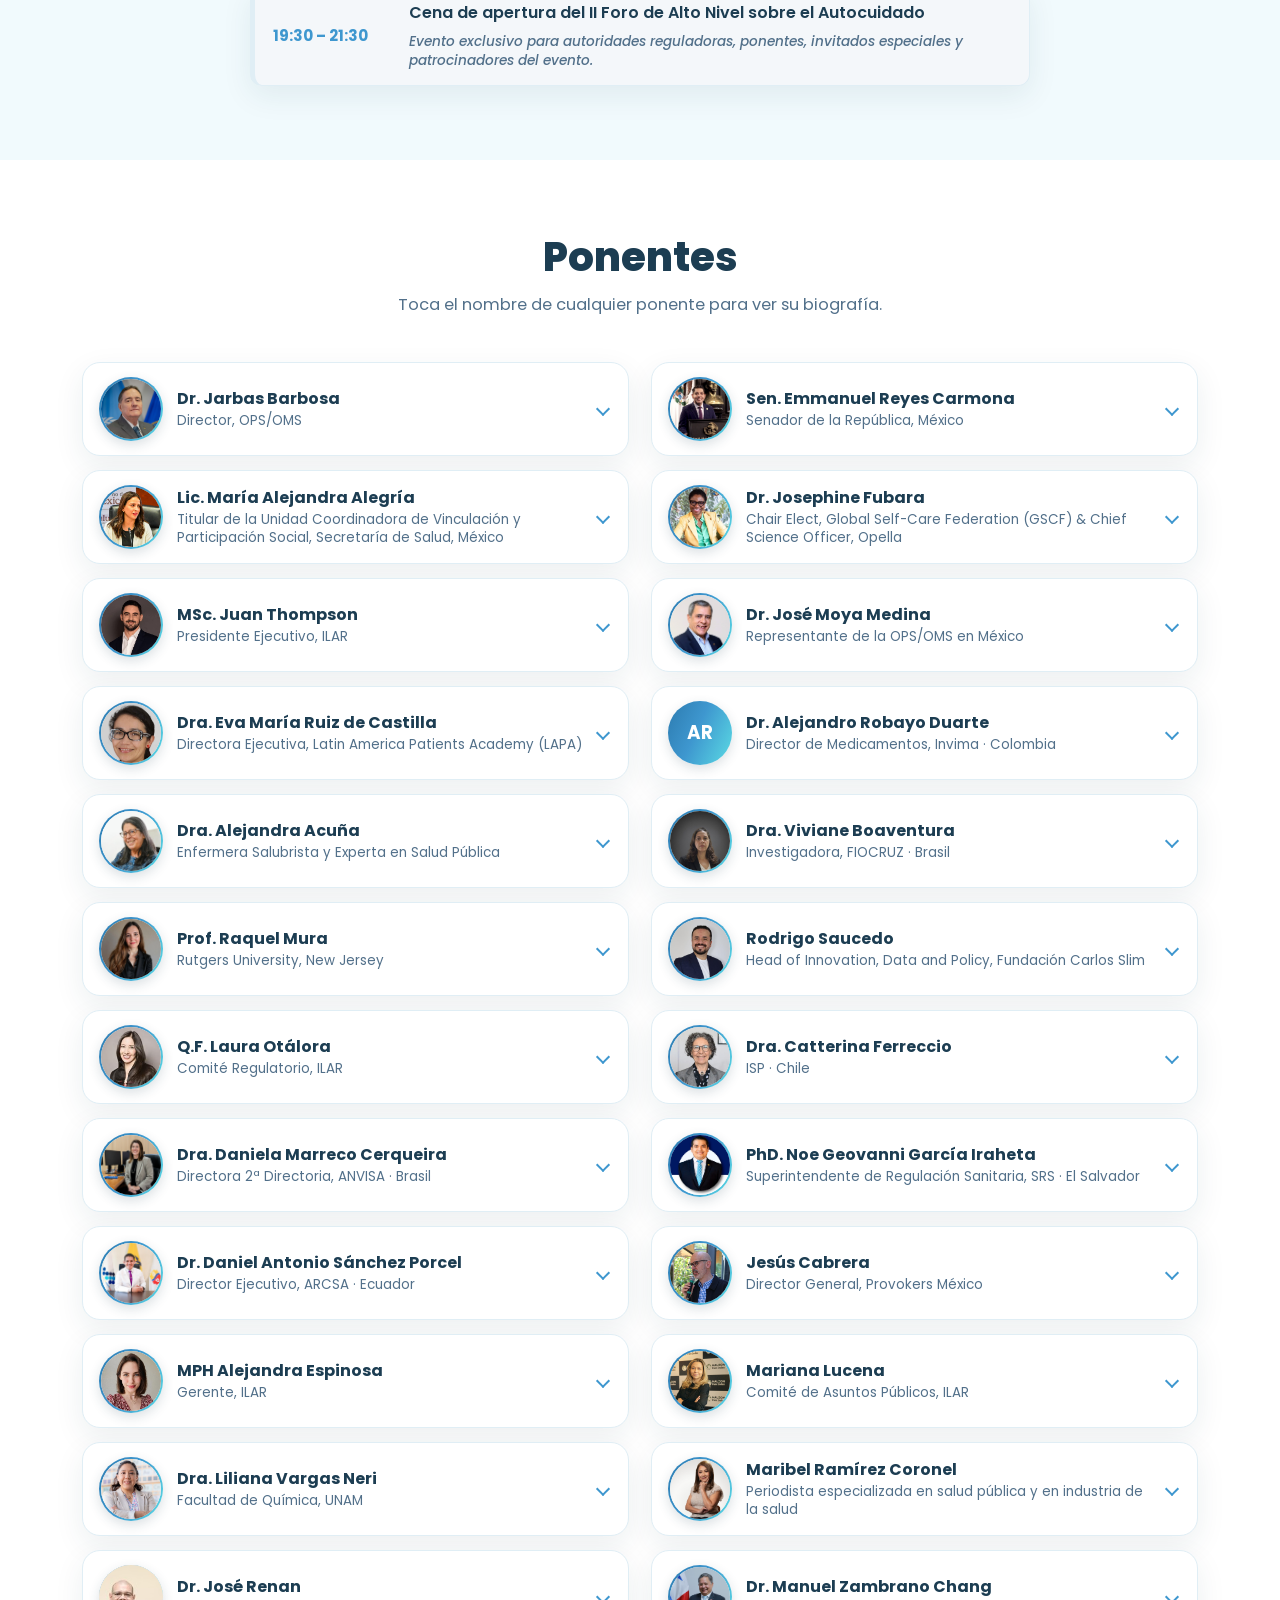
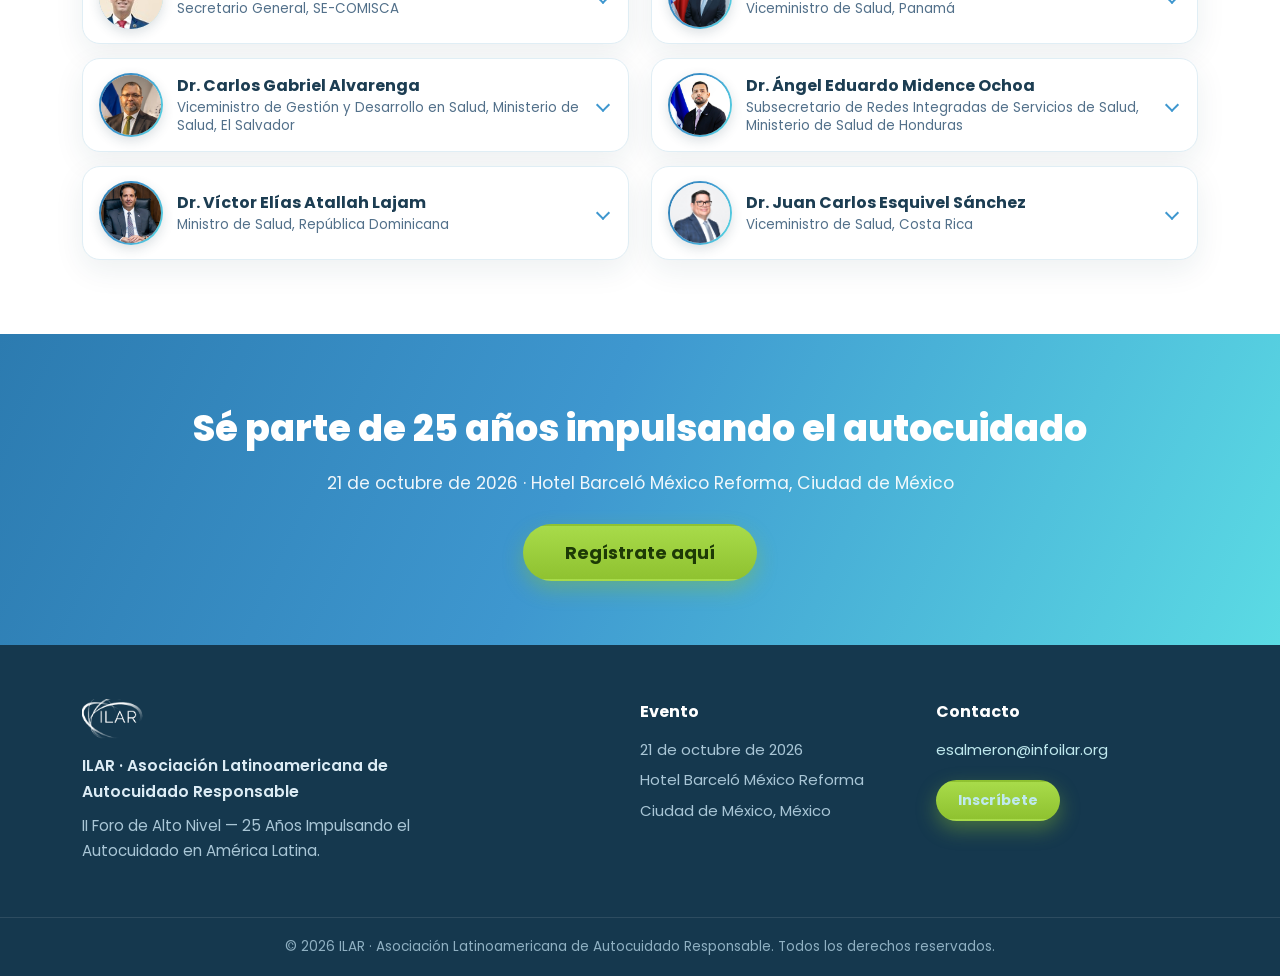
==== commit c82deeff: "Biografías solo para los ponentes de las sesiones Co-Authored-By: Claude Sonnet 5.5 <noreply@anthrop" ====
--- a/agenda/index.html
+++ b/agenda/index.html
@@ -73,10 +73,6 @@
       </div>
       <div class="bio-grid" id="bioSpeakers"></div>
 
-      <div class="section-head bio-subhead">
-        <h2 class="section-title">Autoridades confirmadas</h2>
-      </div>
-      <div class="bio-grid" id="bioAuthorities"></div>
     </div>
   </section>
 
--- a/agenda/agenda.css
+++ b/agenda/agenda.css
@@ -15,7 +15,6 @@
 
 /* Biografías */
 .bio-grid{display:grid;grid-template-columns:repeat(2,minmax(0,1fr));gap:14px 22px;align-items:start;}
-.bio-subhead{margin-top:64px;}
 .bio-card{background:#fff;border:1px solid var(--borde);border-radius:var(--radio);box-shadow:var(--sombra);transition:box-shadow .2s ease;}
 .bio-card[open]{box-shadow:var(--sombra-hover);border-color:var(--cian);}
 .bio-card summary{
@@ -47,5 +46,4 @@
   .ag-hero{padding:30px 0 24px;}
   .bio-grid{grid-template-columns:1fr;}
   .bio-body{padding:2px 18px 18px 18px;}
-  .bio-subhead{margin-top:48px;}
 }
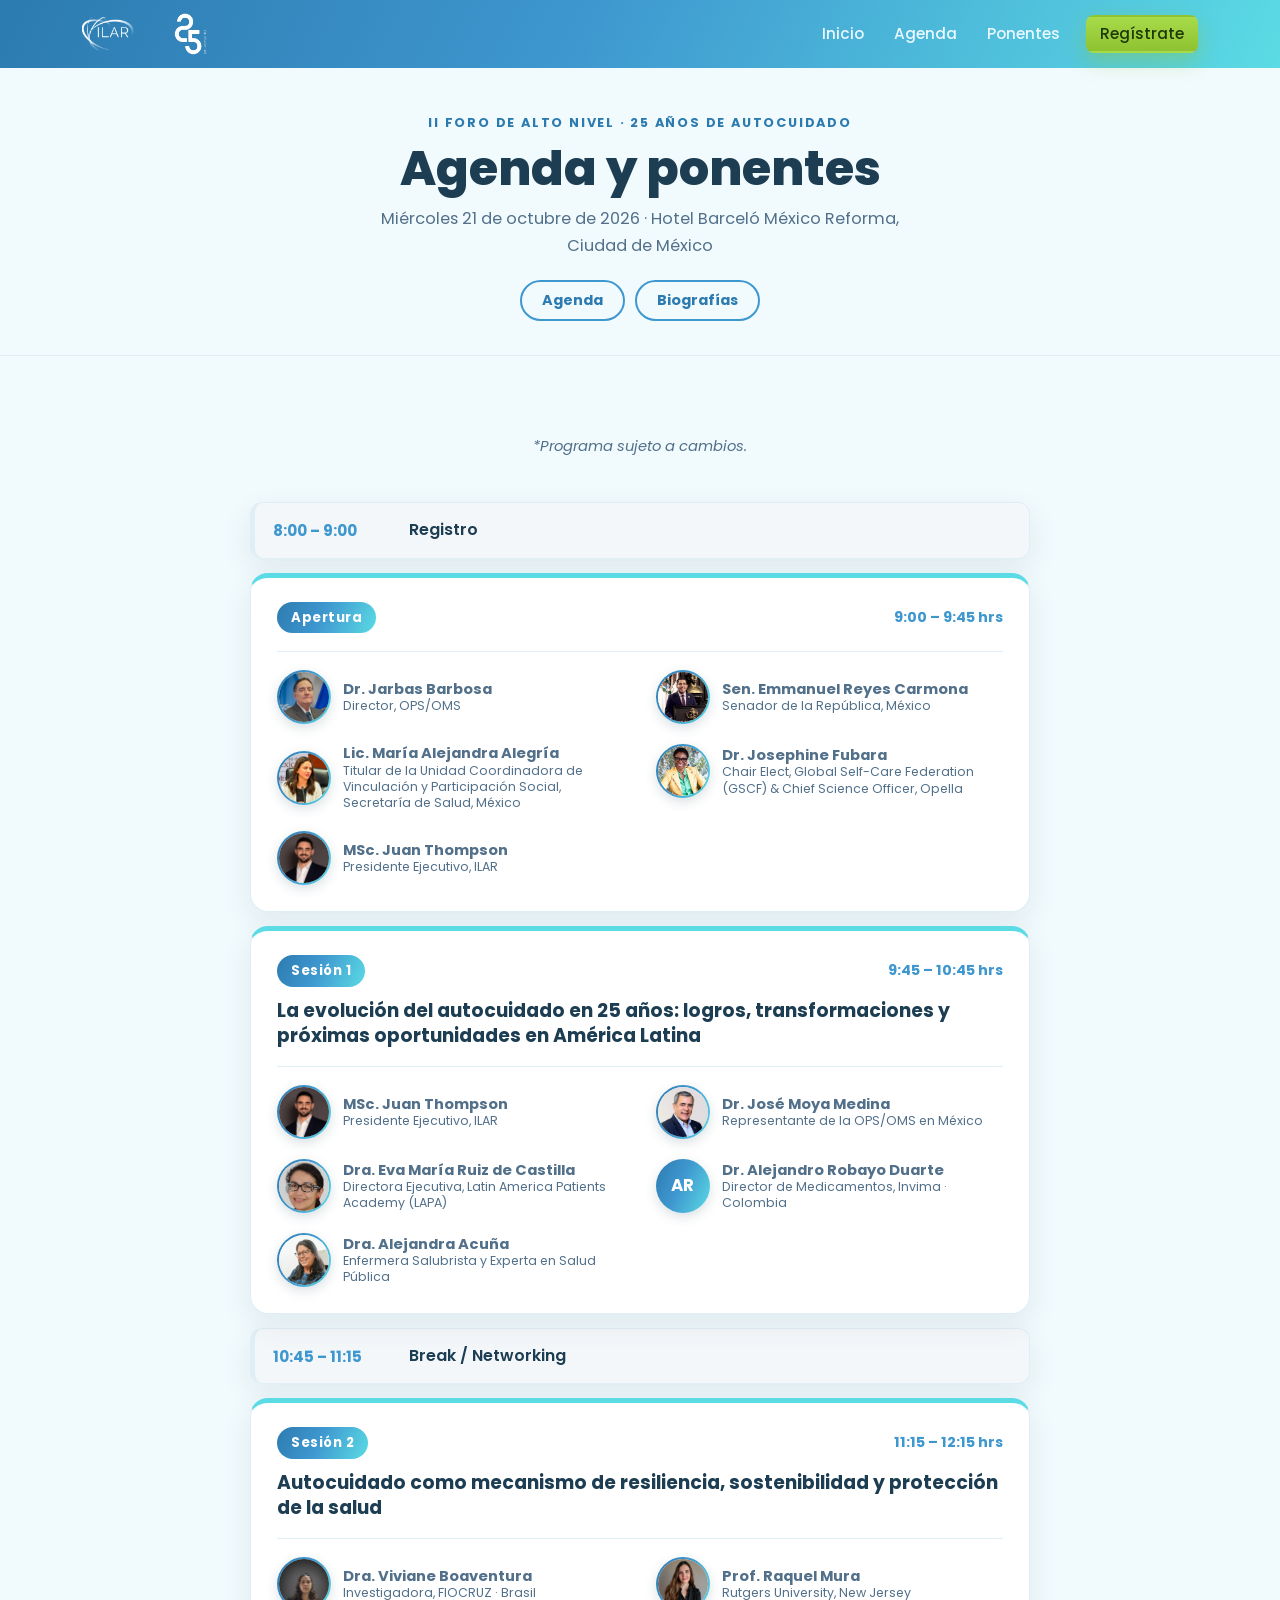
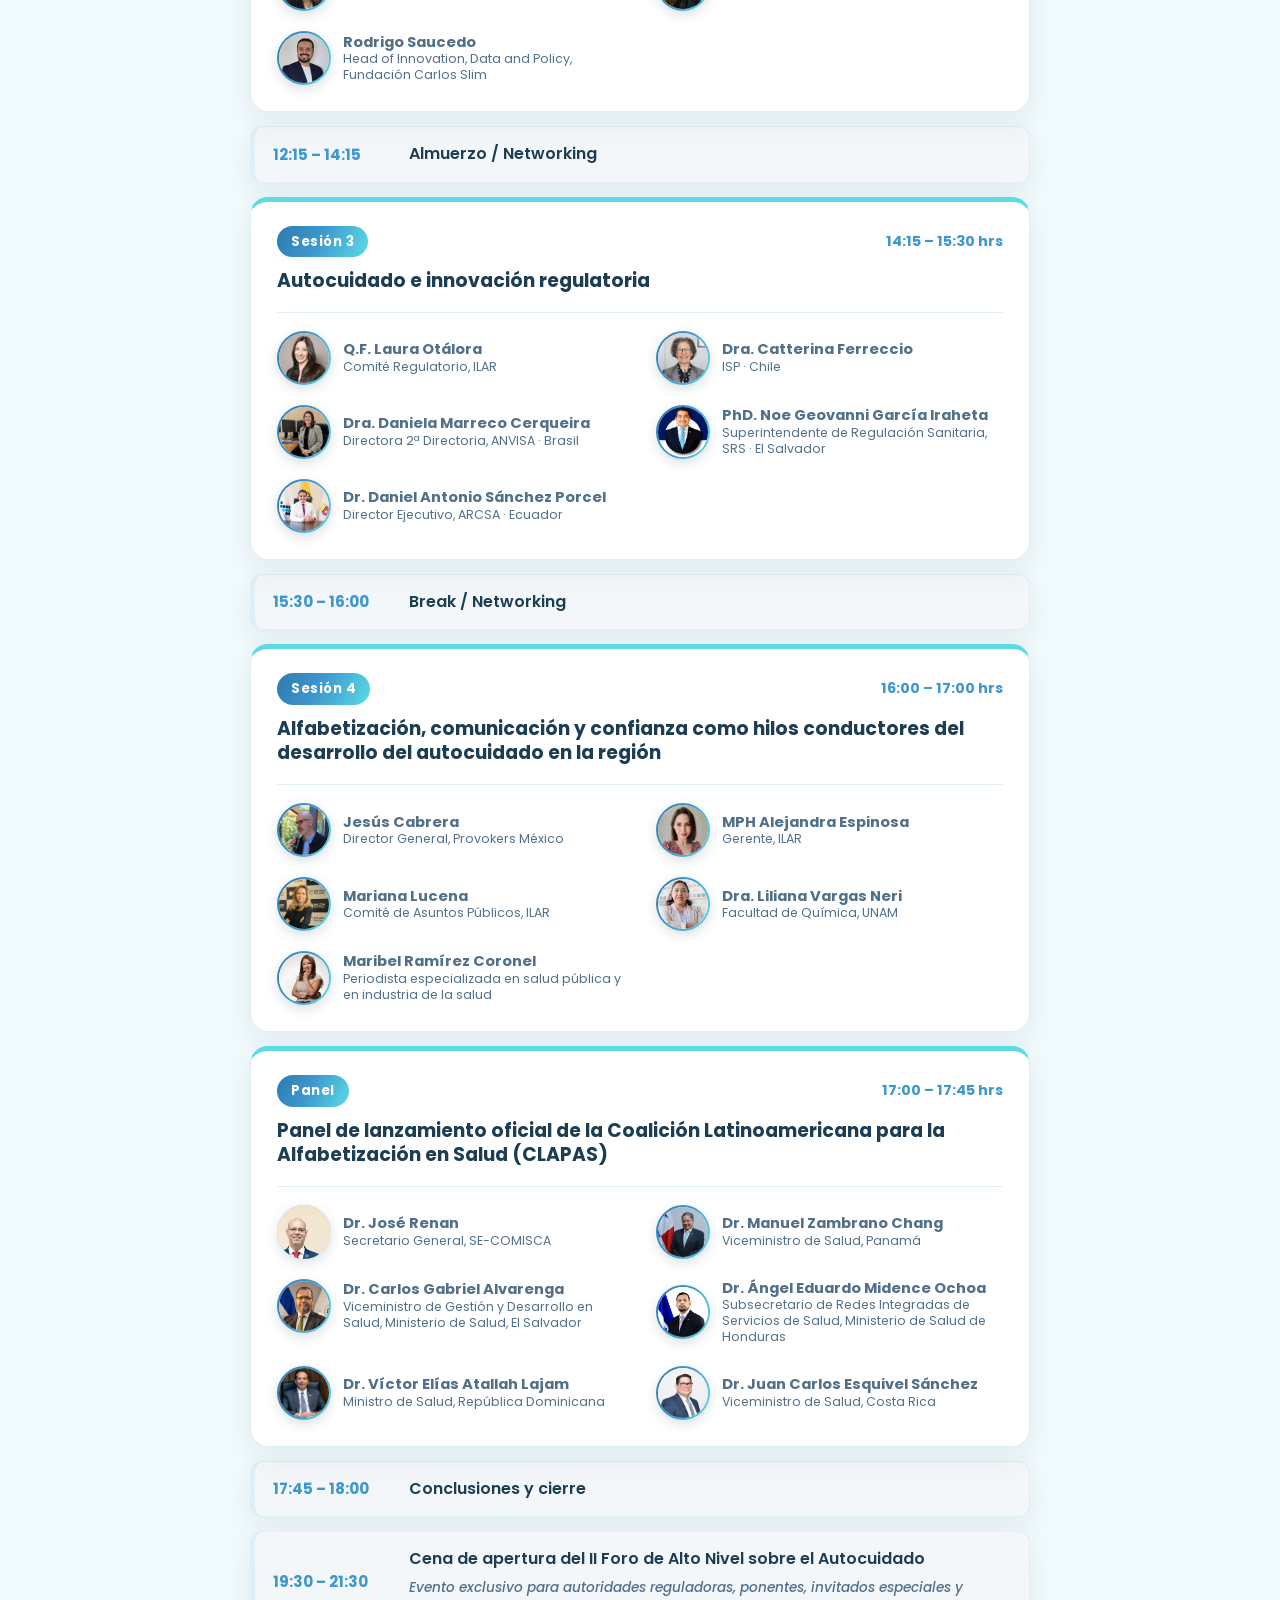
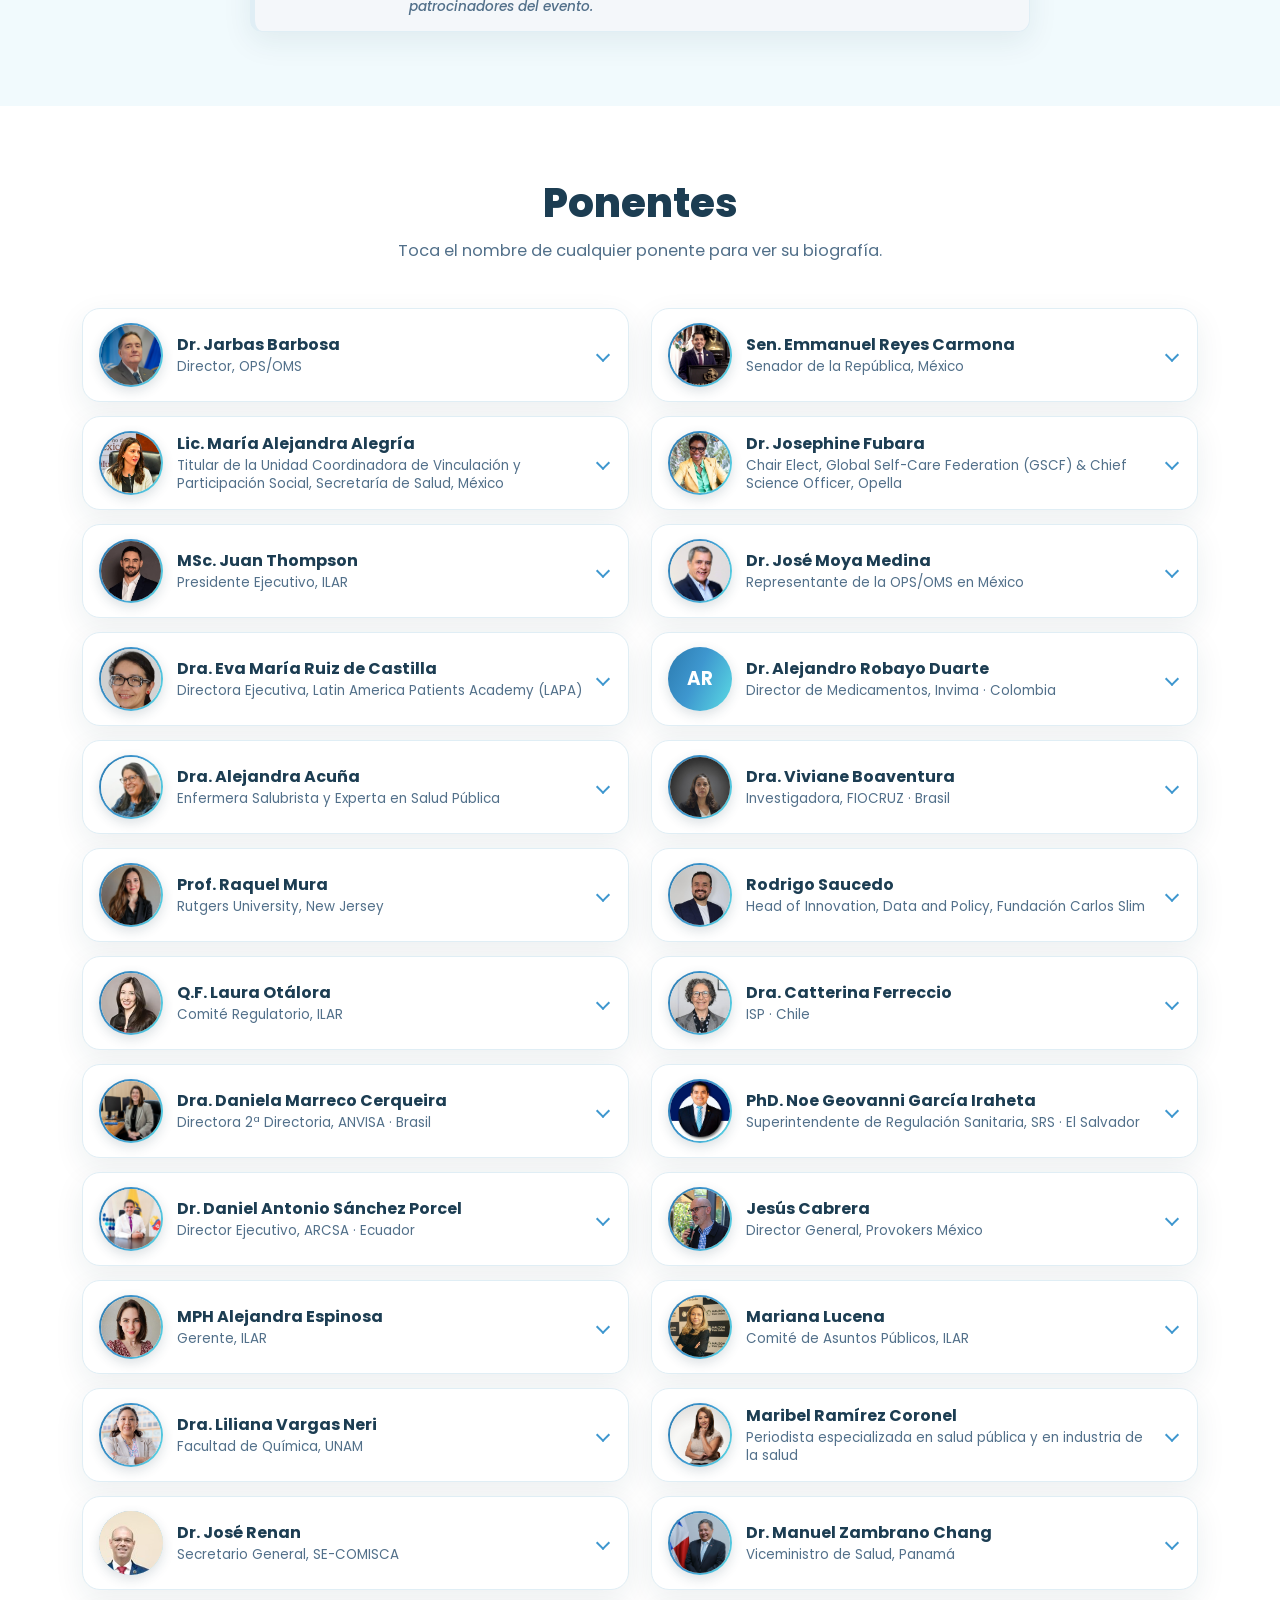
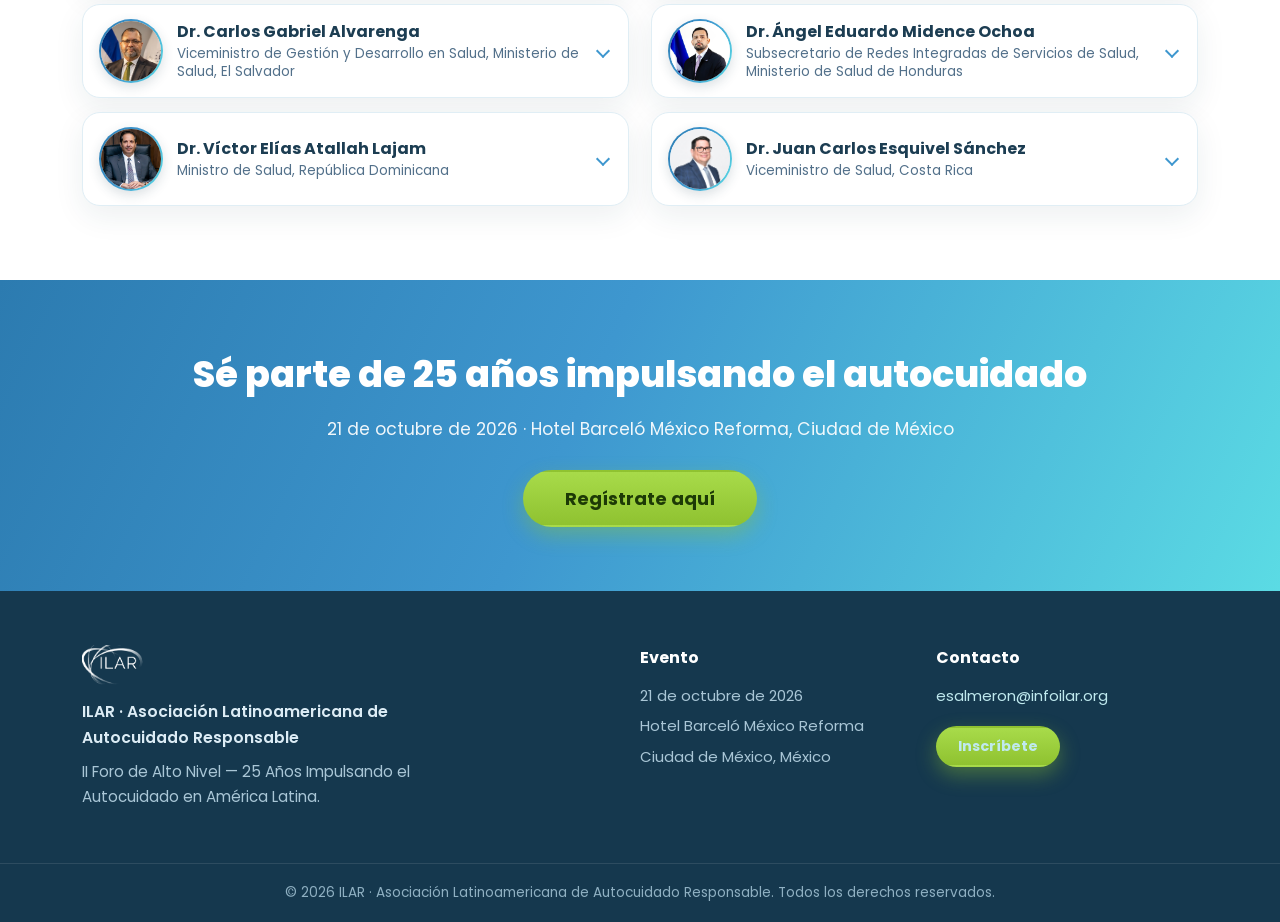
==== commit eb3385e1: "Quitar título 'Agenda preliminar' de /agenda/ Co-Authored-By: Claude Sonnet 5.5 <noreply@anthropic.c" ====
--- a/agenda/index.html
+++ b/agenda/index.html
@@ -56,7 +56,6 @@
   <section class="section section-alt" id="agenda">
     <div class="container">
       <div class="section-head">
-        <h2 class="section-title">Agenda preliminar</h2>
         <p class="note">*Programa sujeto a cambios.</p>
       </div>
       <div class="agenda-list" id="agendaList">
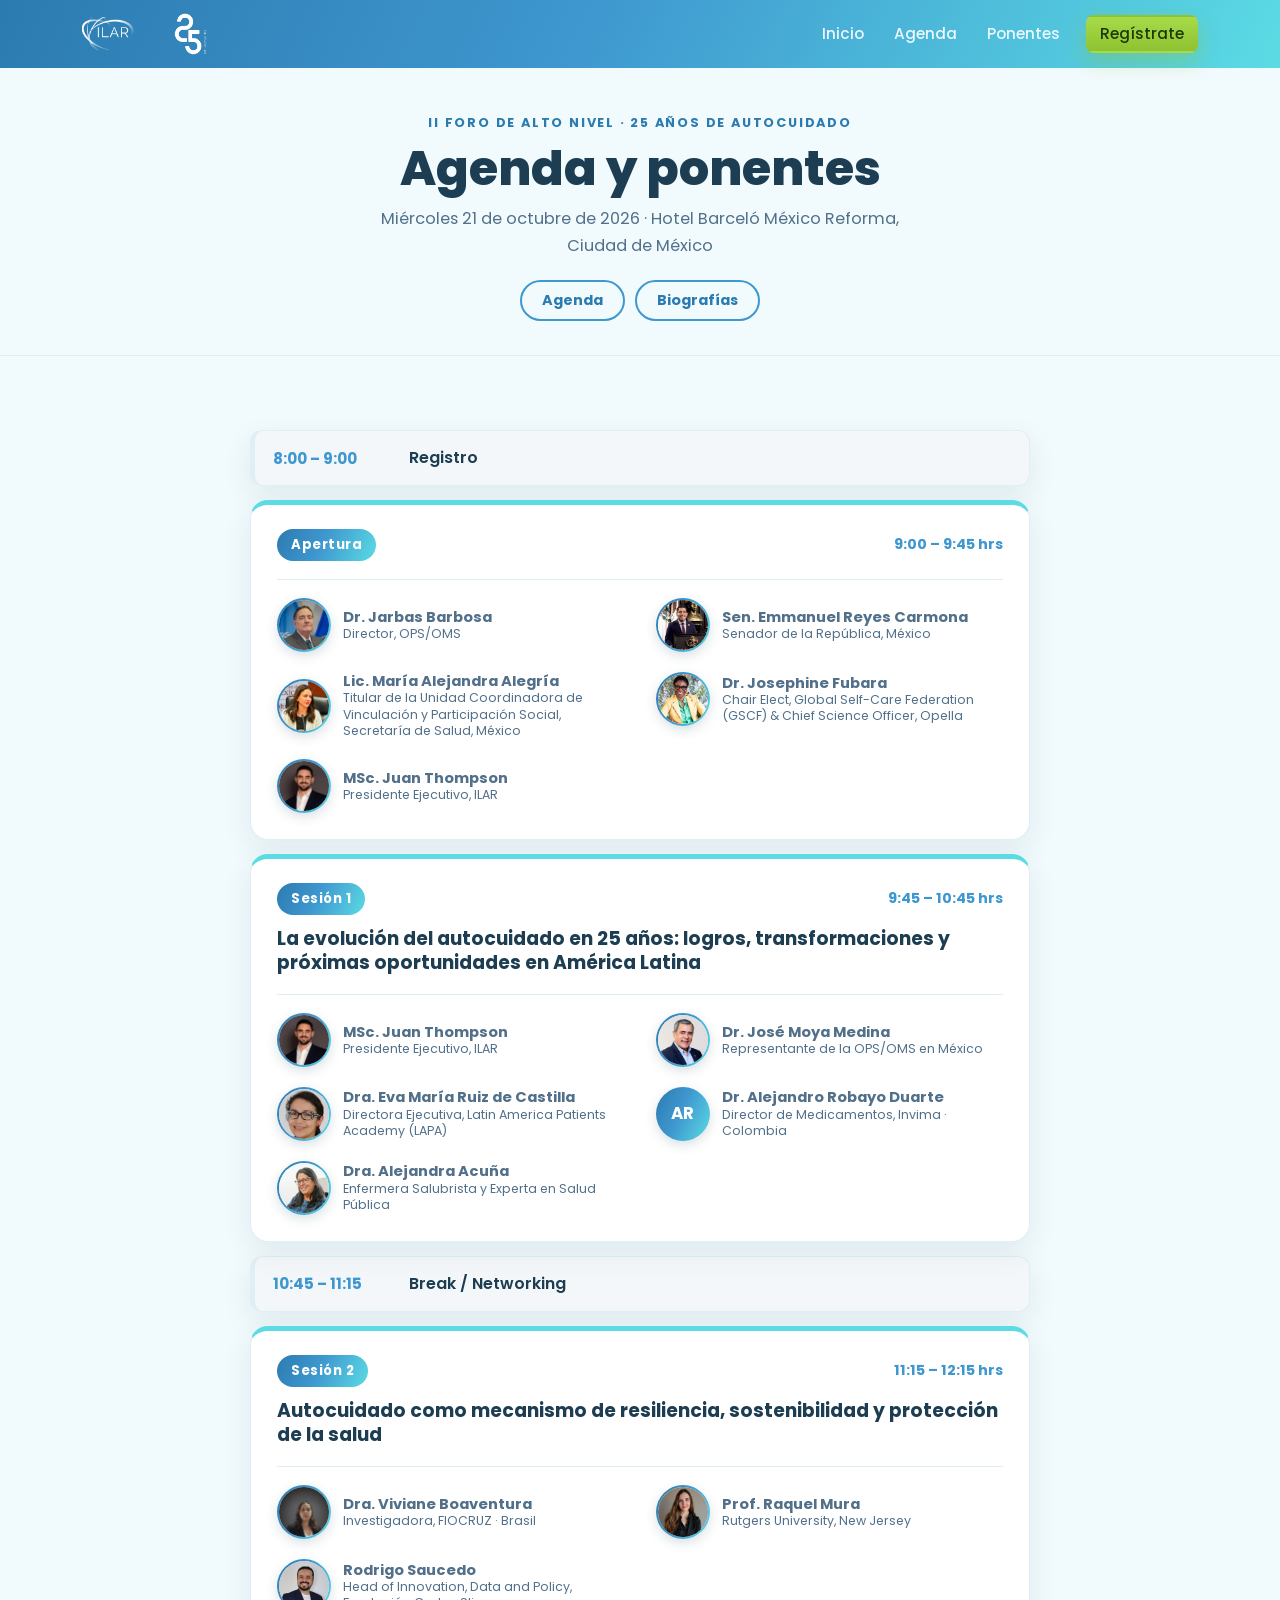
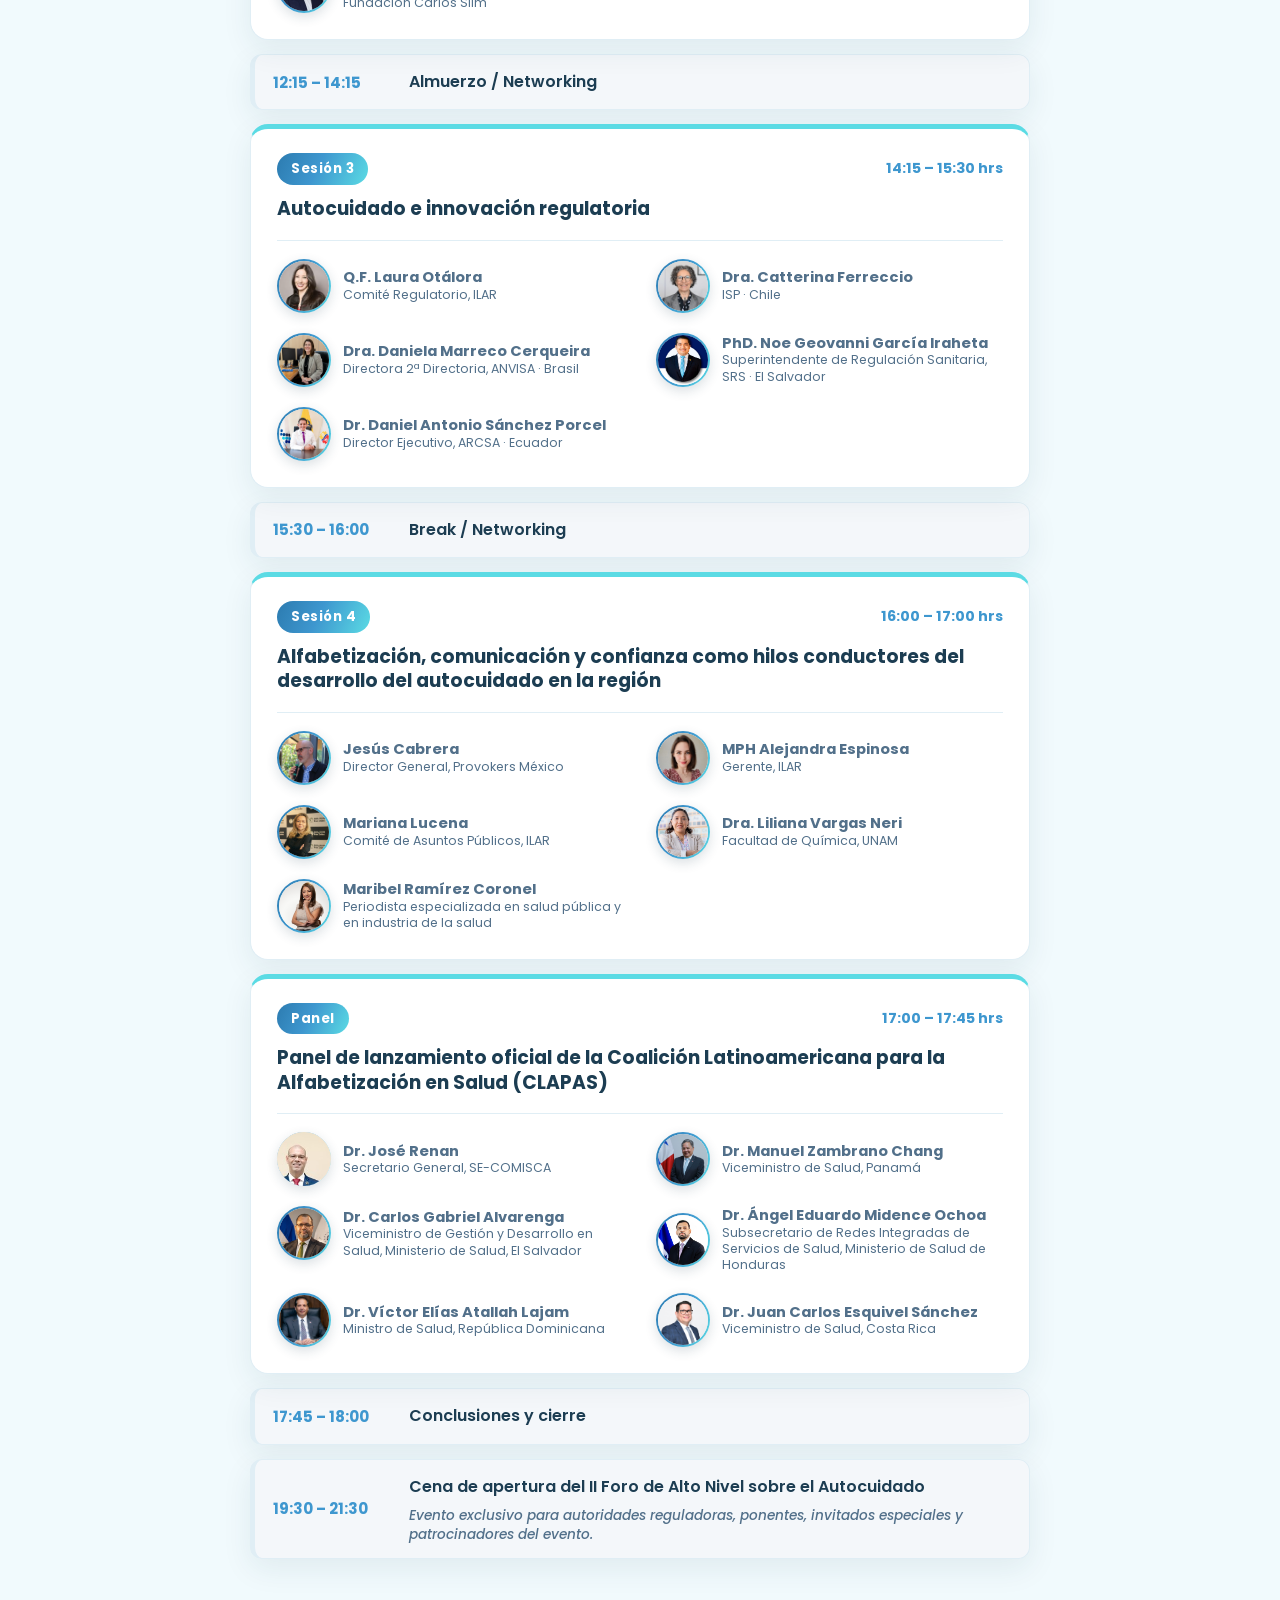
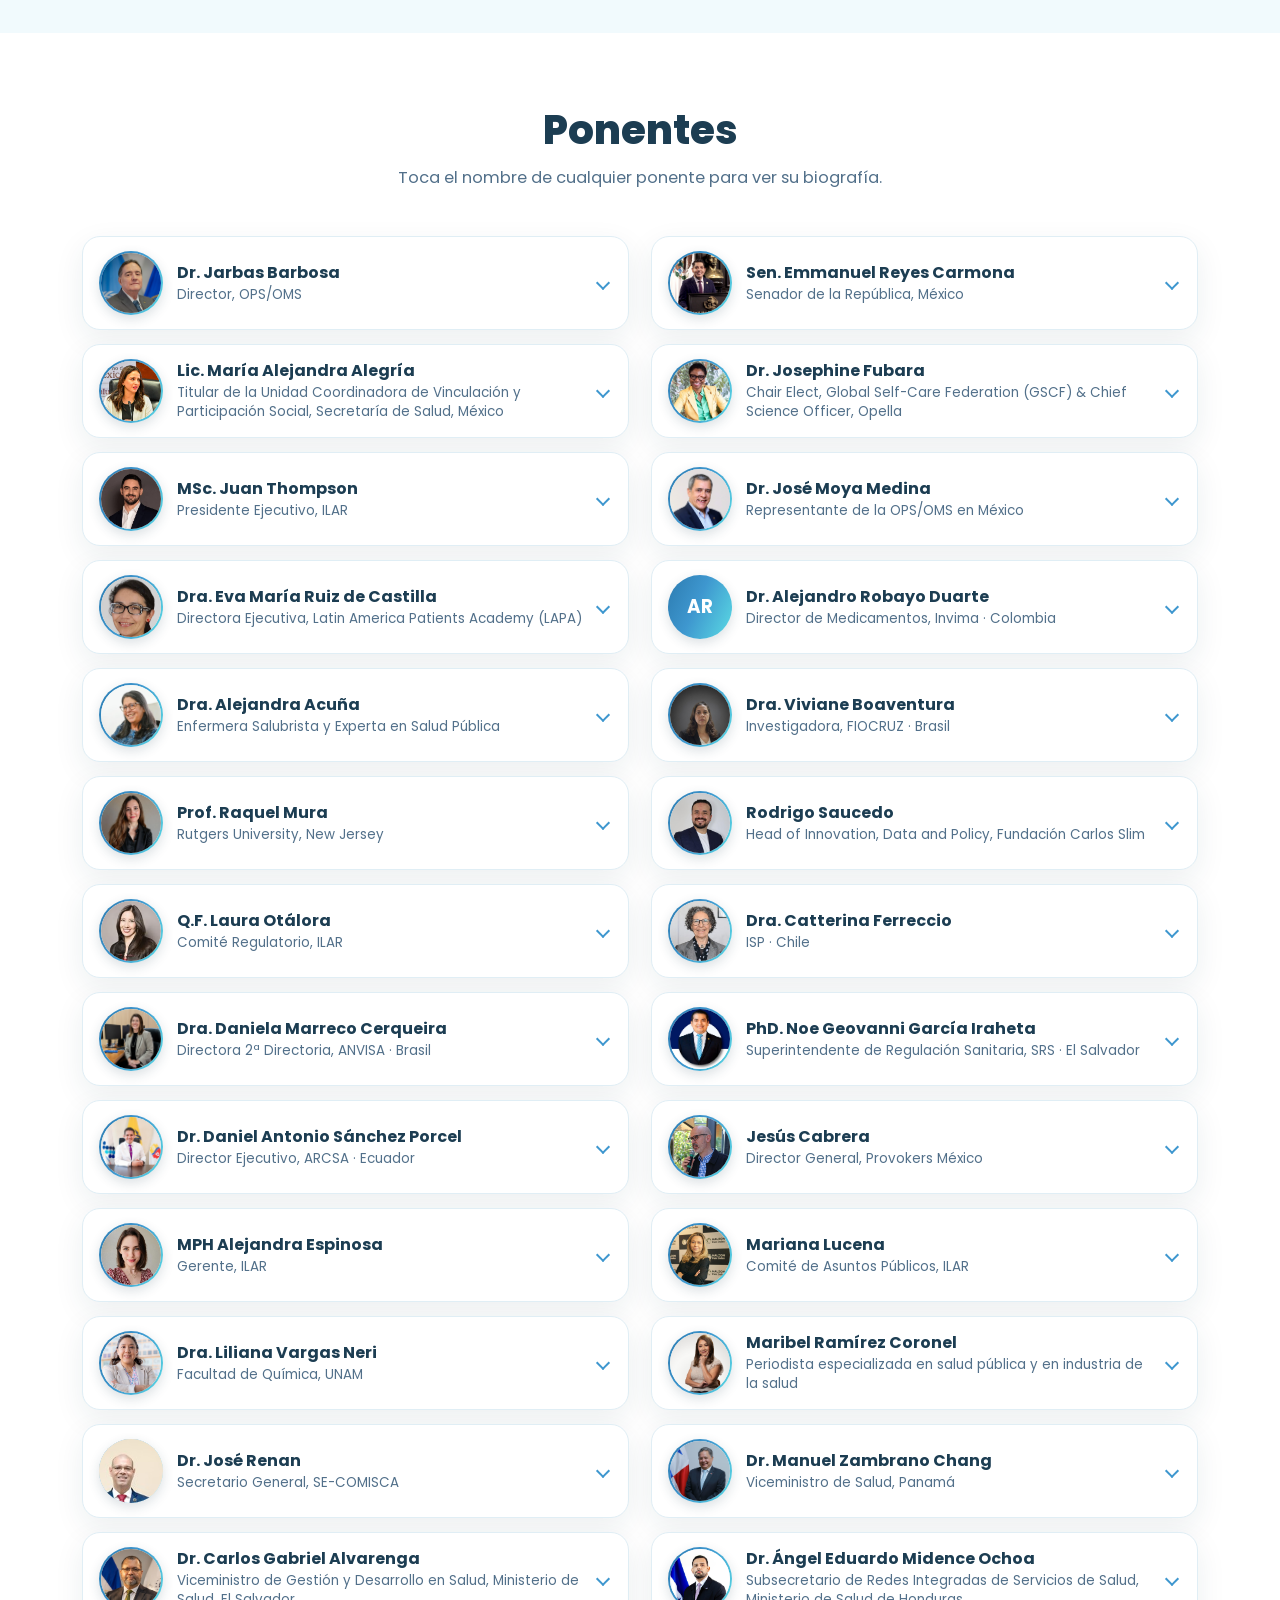
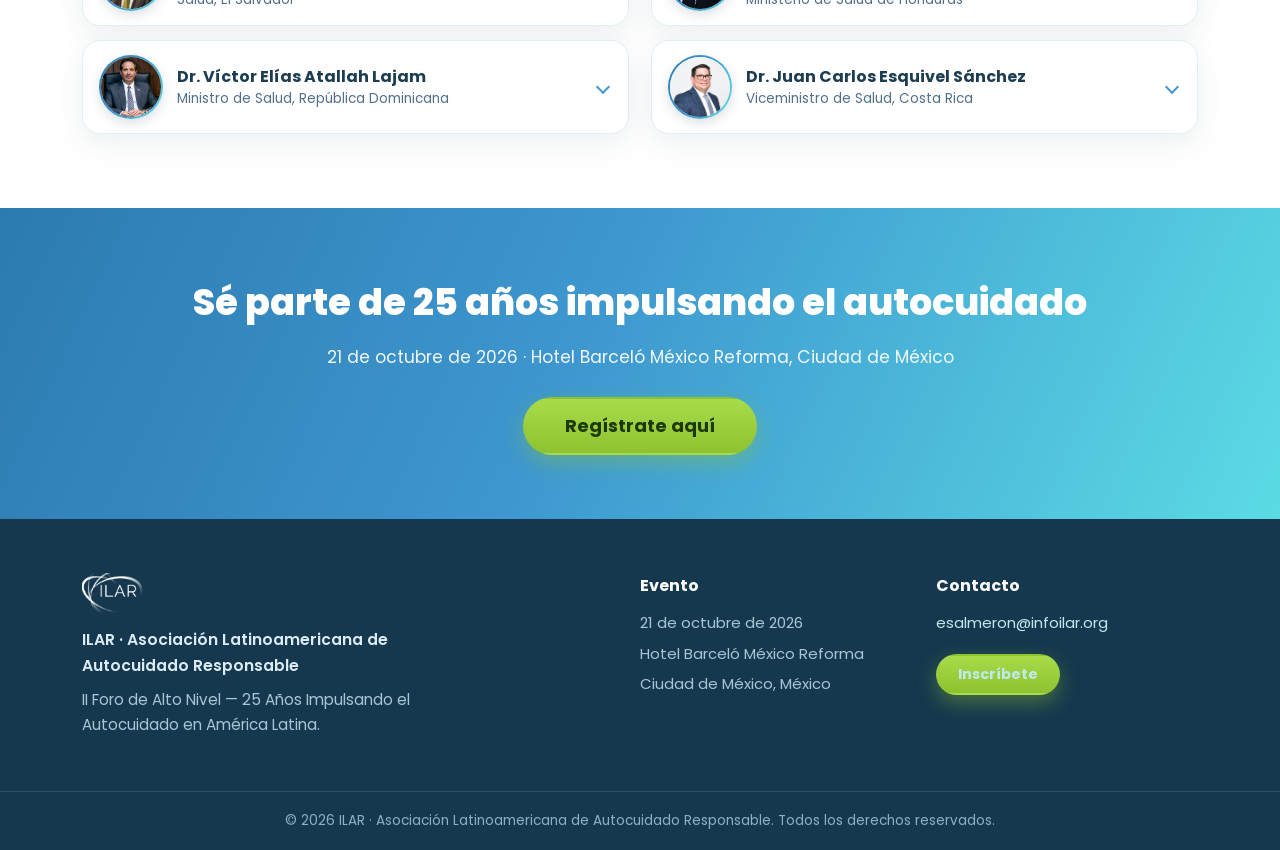
==== commit c92f7bf0: "Quitar nota 'Programa sujeto a cambios' de /agenda/ Co-Authored-By: Claude Sonnet 5.5 <noreply@anthr" ====
--- a/agenda/index.html
+++ b/agenda/index.html
@@ -55,9 +55,6 @@
 
   <section class="section section-alt" id="agenda">
     <div class="container">
-      <div class="section-head">
-        <p class="note">*Programa sujeto a cambios.</p>
-      </div>
       <div class="agenda-list" id="agendaList">
         <noscript><p class="note">Activa JavaScript para ver la agenda, o consúltala en la <a href="/#agenda">página principal</a>.</p></noscript>
       </div>
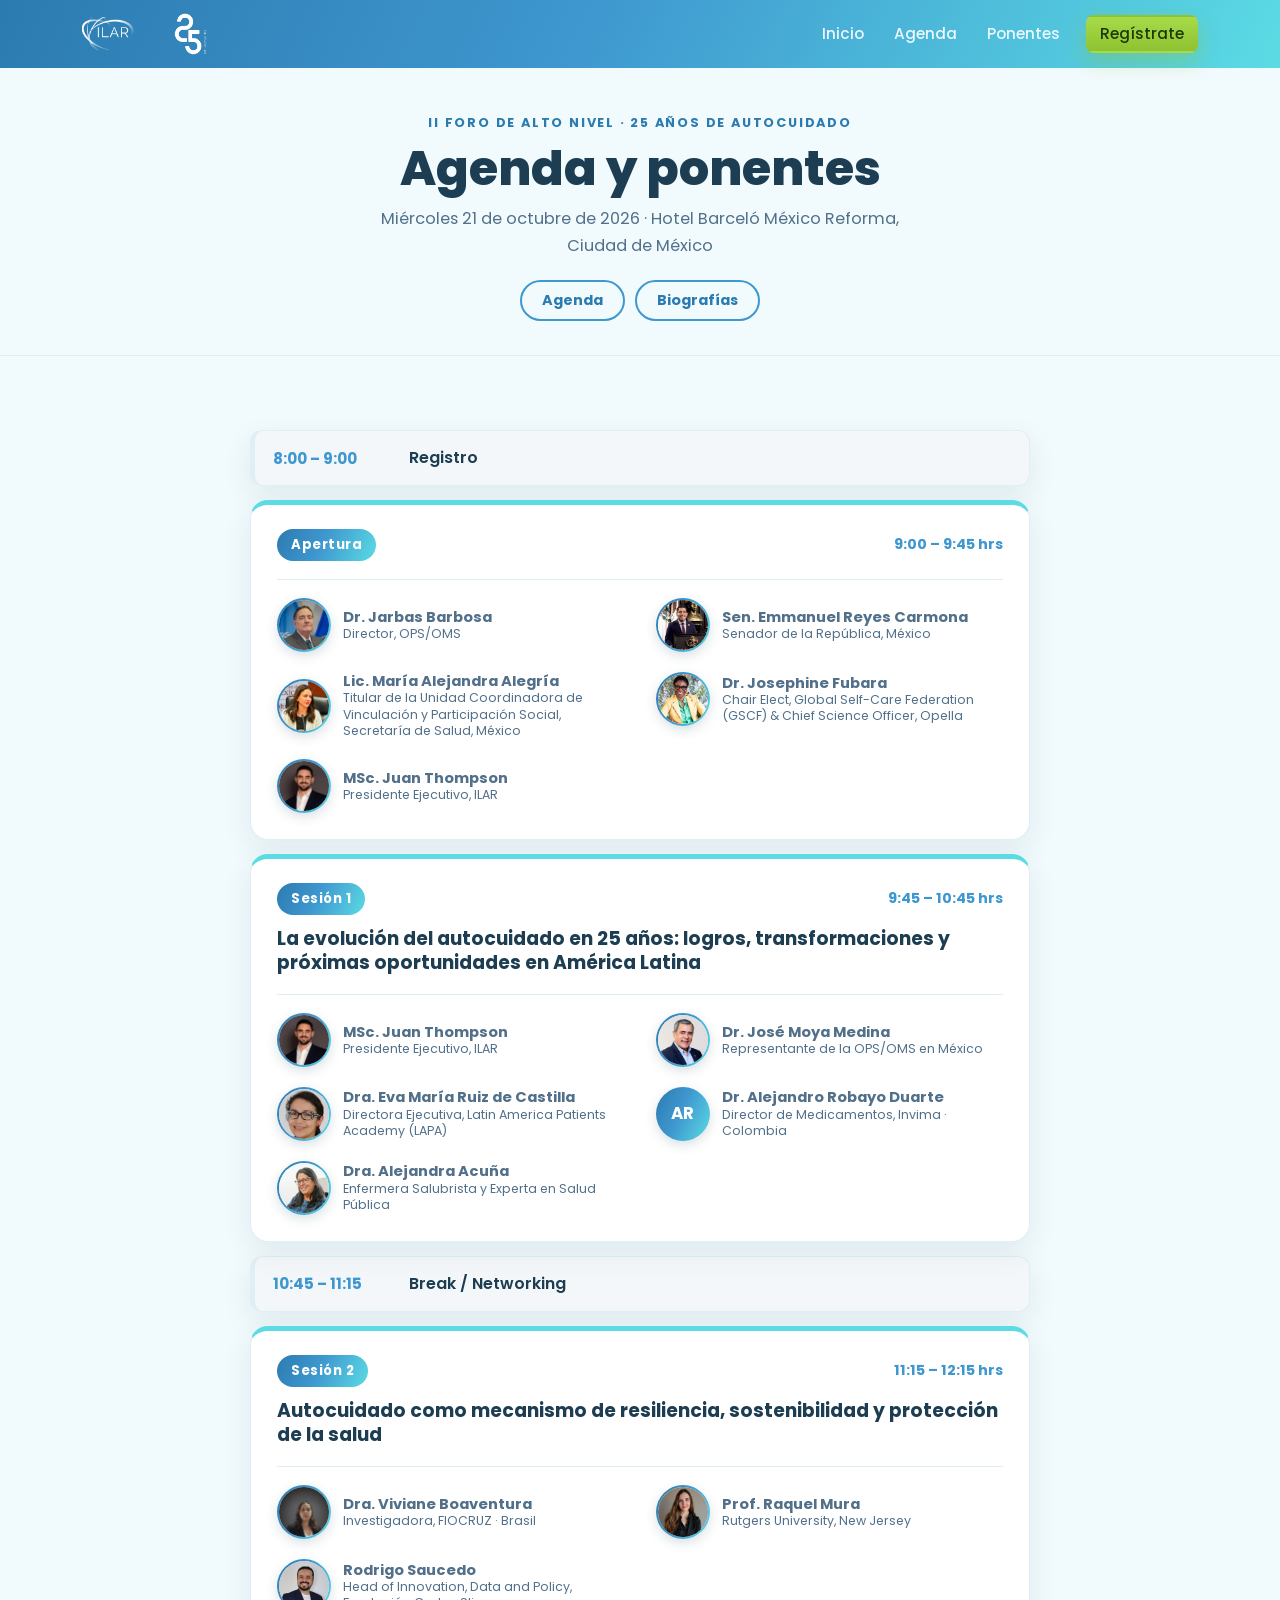
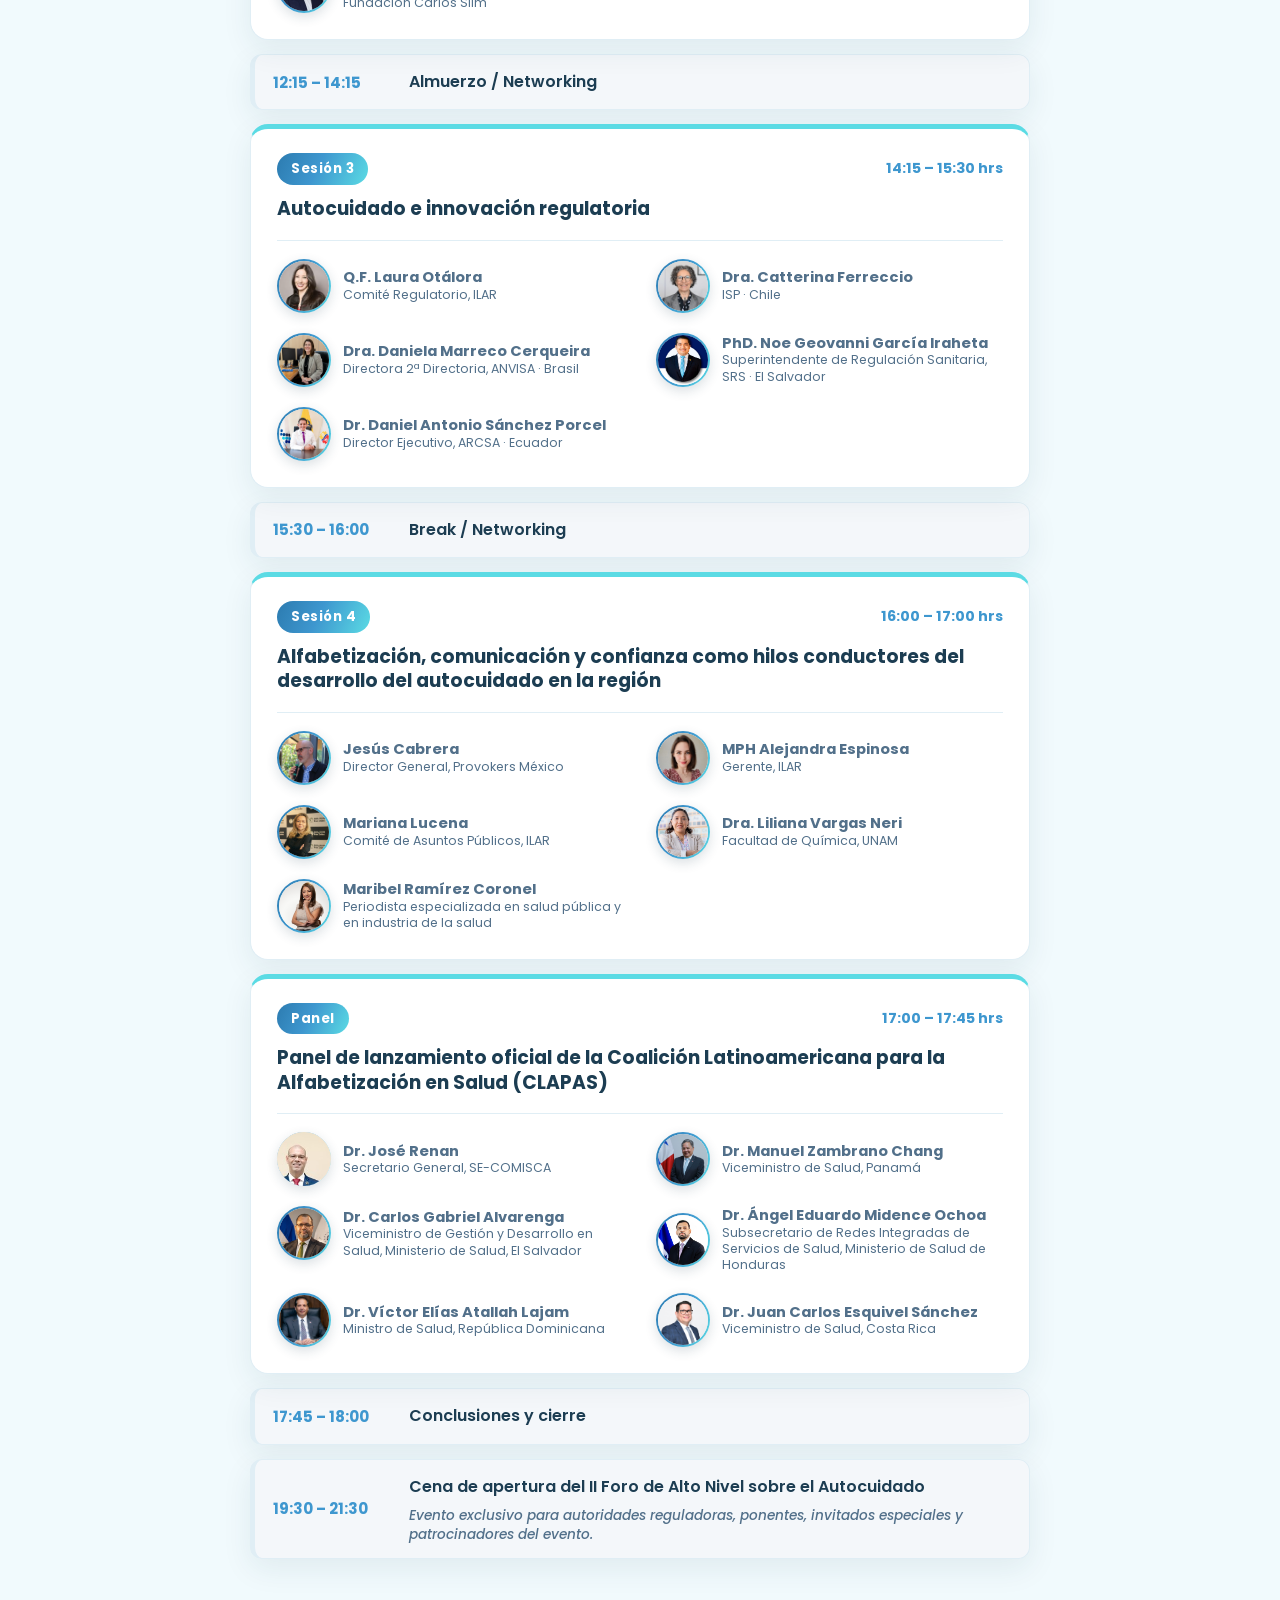
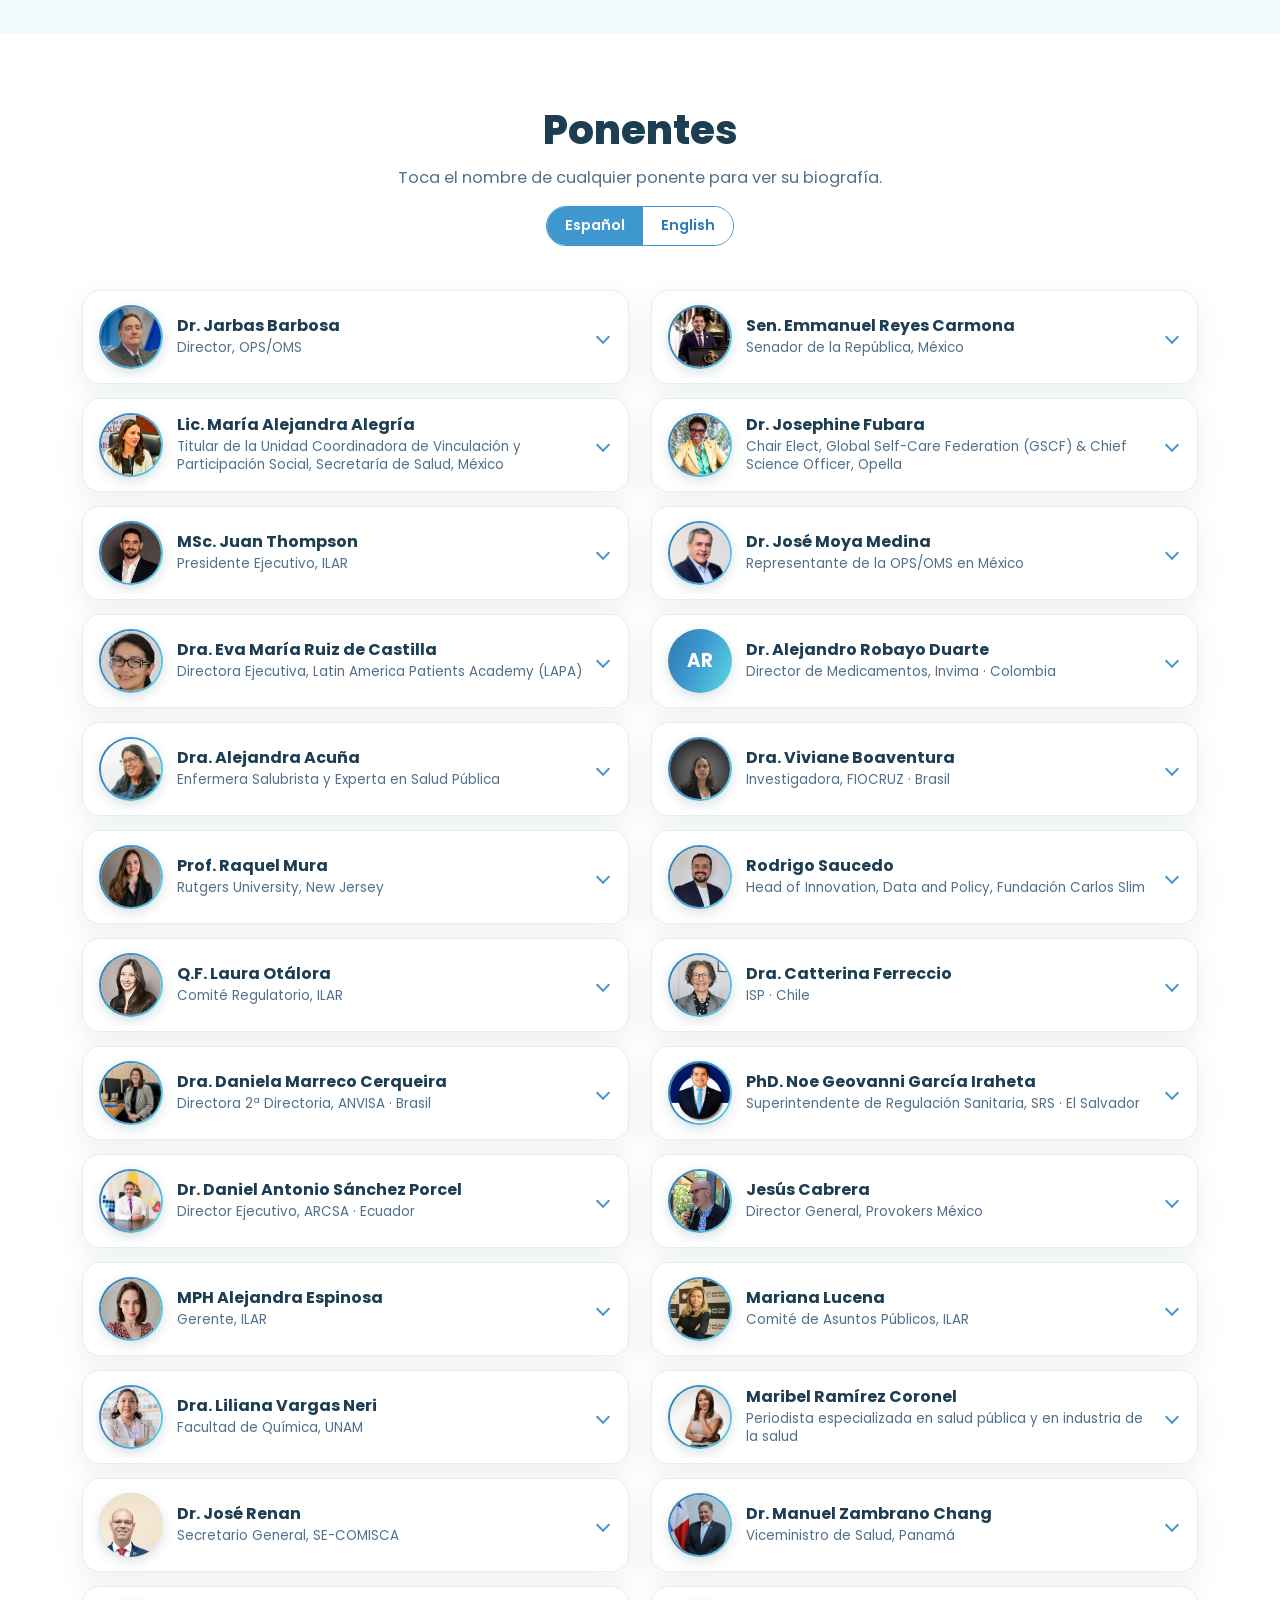
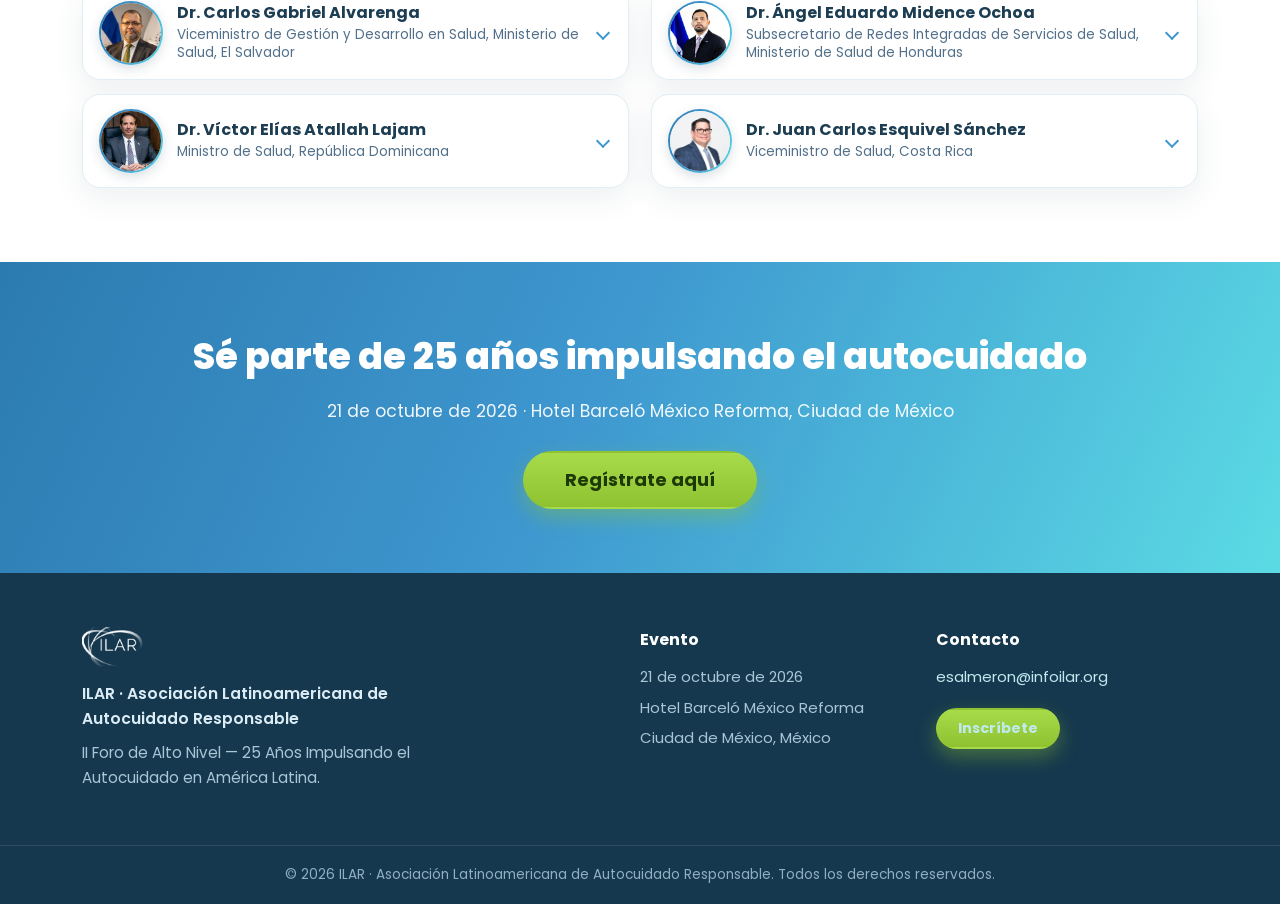
==== commit 12387ff3: "actualizar biografia de ponentes ES y EN" ====
--- a/agenda/index.html
+++ b/agenda/index.html
@@ -65,7 +65,11 @@
     <div class="container">
       <div class="section-head">
         <h2 class="section-title">Ponentes</h2>
-        <p class="lead-sm">Toca el nombre de cualquier ponente para ver su biografía.</p>
+        <p class="lead-sm" id="bioHint">Toca el nombre de cualquier ponente para ver su biografía.</p>
+        <div class="bio-lang" role="group" aria-label="Idioma de las biografías / Biography language">
+          <button type="button" data-lang="es" aria-pressed="true">Español</button>
+          <button type="button" data-lang="en" aria-pressed="false">English</button>
+        </div>
       </div>
       <div class="bio-grid" id="bioSpeakers"></div>
 
--- a/agenda/agenda.css
+++ b/agenda/agenda.css
@@ -40,6 +40,11 @@
 .bio-card[open] .bio-chevron{transform:rotate(-135deg);}
 .bio-body{padding:2px 20px 18px 94px;color:var(--texto);font-size:.95rem;line-height:1.6;}
 .bio-body p{margin:0;}
+.bio-lang{display:inline-flex;margin-top:14px;border:1.5px solid var(--azul);border-radius:999px;overflow:hidden;}
+.bio-lang button{font:inherit;font-size:.9rem;font-weight:600;padding:7px 18px;border:0;background:#fff;color:var(--azul-osc);cursor:pointer;}
+.bio-lang button[aria-pressed="true"]{background:var(--azul);color:#fff;}
+.bio-lang button:focus-visible{outline:3px solid var(--cian);outline-offset:-3px;}
+.bio-grid[data-lang="es"] .bio-body [data-lang="en"],.bio-grid[data-lang="en"] .bio-body [data-lang="es"]{display:none;}
 .bio-pending{color:var(--texto-suave);font-style:italic;}
 
 @media (max-width:760px){
